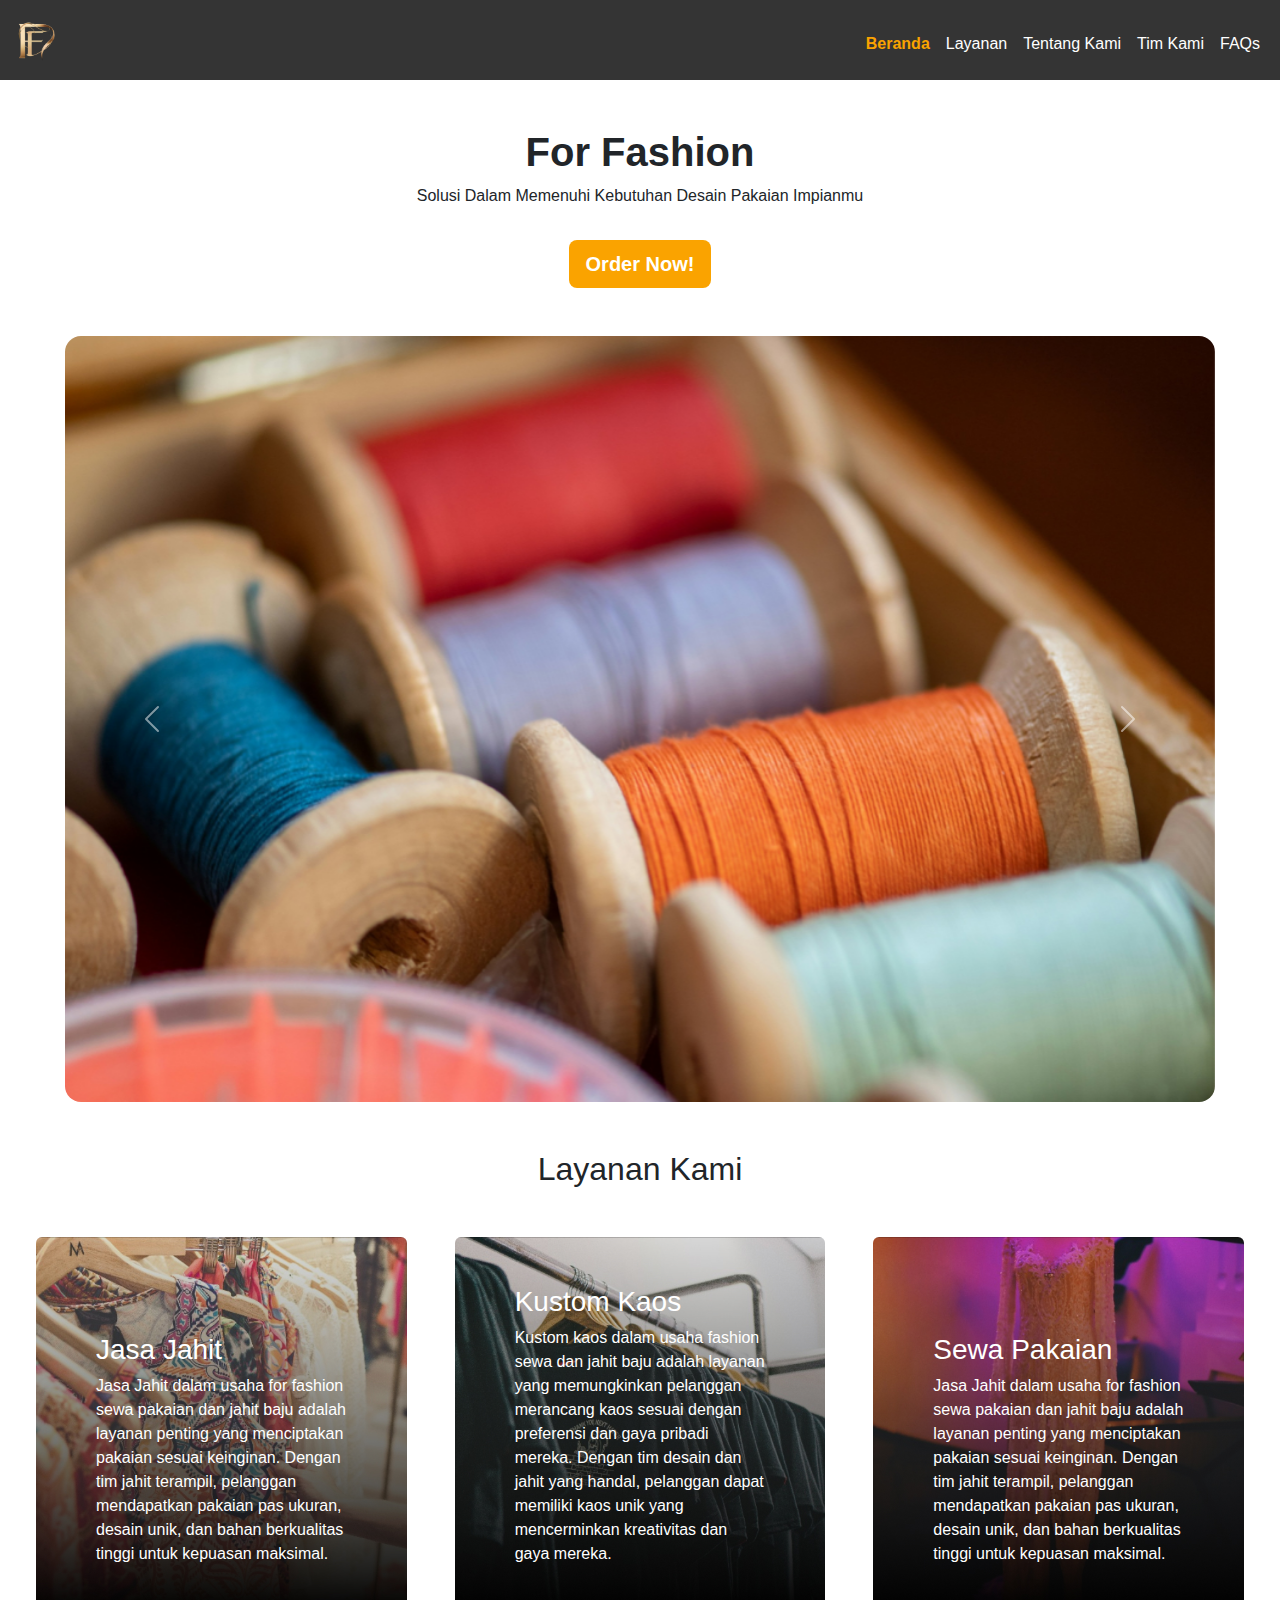
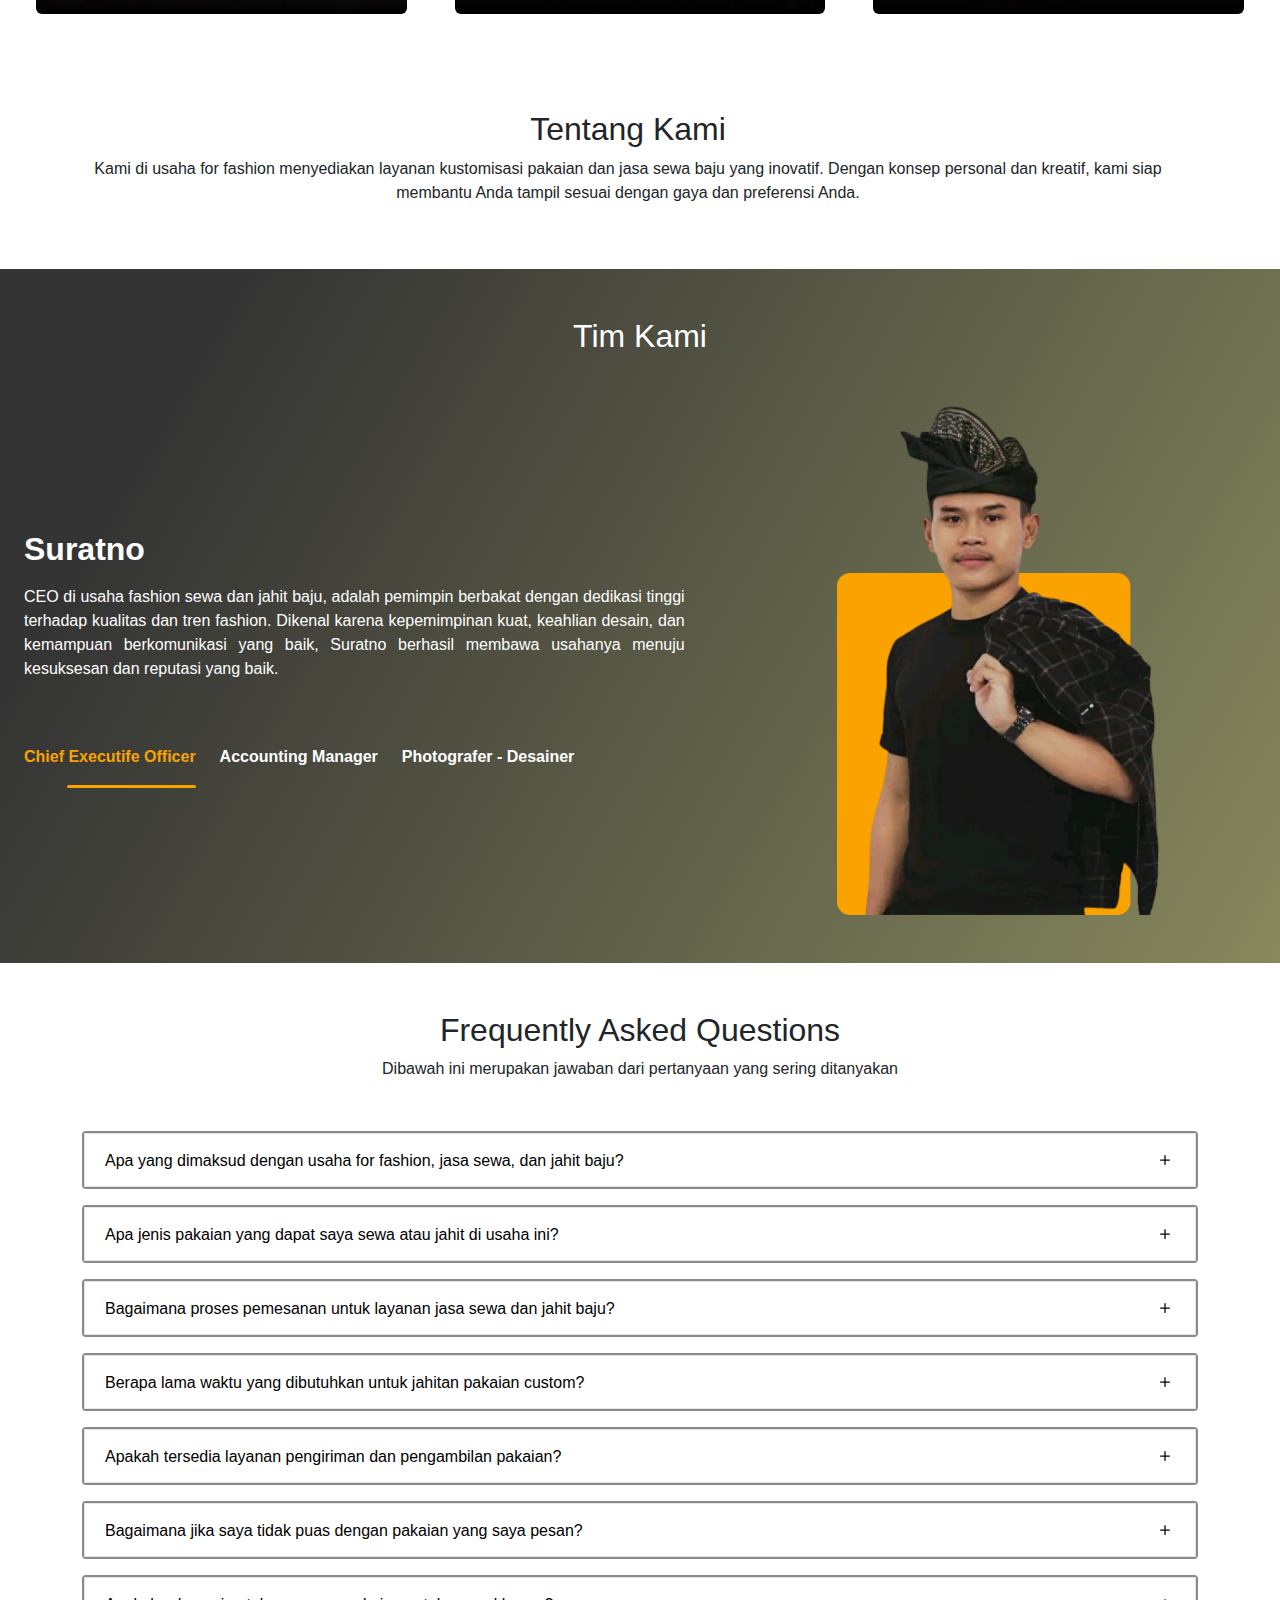
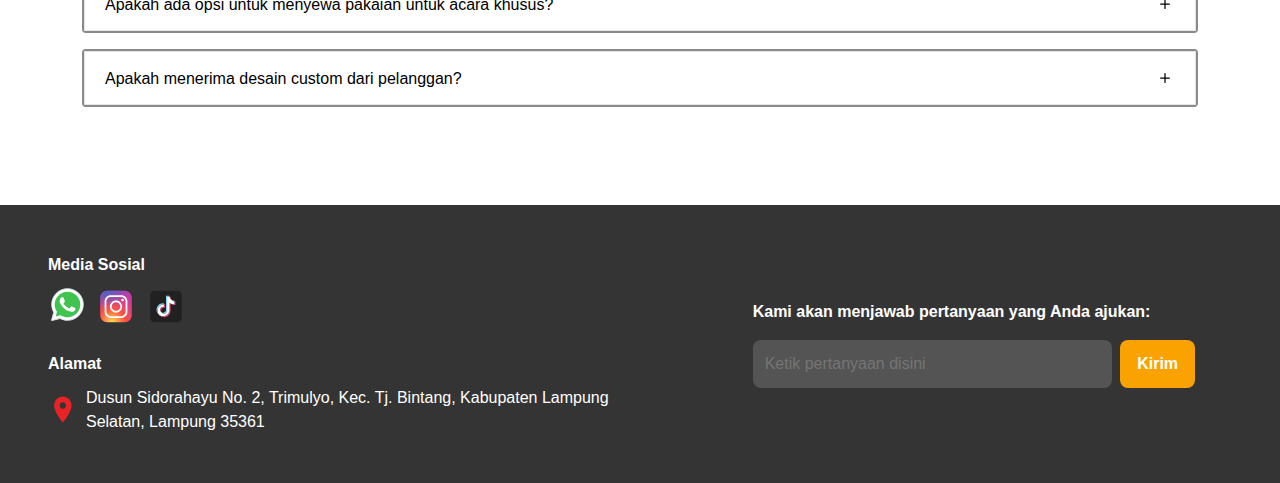
==== page/landingPage/index.html @ c039c524 "first commit" ====
<!doctype html>
<html lang="en">

<head>
    <title>Title</title>
    <!-- Required meta tags -->
    <meta charset="utf-8" />
    <meta name="viewport" content="width=device-width, initial-scale=1, shrink-to-fit=no" />
    <link rel="stylesheet" href="style.css">

    <!-- Bootstrap CSS v5.2.1 -->
    <link href="https://cdn.jsdelivr.net/npm/bootstrap@5.3.3/dist/css/bootstrap.min.css" rel="stylesheet"
        integrity="sha384-QWTKZyjpPEjISv5WaRU9OFeRpok6YctnYmDr5pNlyT2bRjXh0JMhjY6hW+ALEwIH" crossorigin="anonymous" />

    <script src="https://ajax.googleapis.com/ajax/libs/jquery/3.7.1/jquery.min.js"></script>
    <script src="script.js"></script>

</head>

<body>
    <nav class="navbar navbar-expand-md navbar-dark sticky-top" style="background-color: #343434; height: 80px;">
        <div class="container-fluid" style="background-color: #343434;">
            <a class="navbar-brand" href="#">
                <img src="../../assets/img/logo.png" alt="Logo" width="48">
            </a>
            <button class="navbar-toggler" type="button" data-bs-toggle="collapse" data-bs-target="#navbars"
                aria-controls="navbars" aria-expanded="false" aria-label="Toggle navigation">
                <span class="navbar-toggler-icon"></span>
            </button>

            <div class="collapse navbar-collapse" id="navbars">
                <div class="me-auto"></div>
                <ul class="navbar-nav my-2 mb-md-0" style="background-color: #343434;">
                    <li class="nav-item">
                        <a class="nav-link active" href="#Beranda">Beranda</a>
                    </li>
                    <li class="nav-item">
                        <a class="nav-link" href="#Layanan">Layanan</a>
                    </li>
                    <li class="nav-item">
                        <a class="nav-link" href="#Tentang">Tentang Kami</a>
                    </li>
                    <li class="nav-item">
                        <a class="nav-link" href="#Ourteam">Tim Kami</a>
                    </li>
                    <li class="nav-item">
                        <a class="nav-link" href="#FAQs">FAQs</a>
                    </li>
                </ul>
            </div>
        </div>
    </nav>
    <header id="Beranda" class="container-fluid pt-5">
        <div class="row justify-content-center">
            <div class="col-md-10 col-11 text-center">
                <h1 class="fw-bold title-header">For Fashion</h1>
                <p class="fw-medium paragraf-header">Solusi Dalam Memenuhi Kebutuhan Desain Pakaian
                    Impianmu</p>
                <button type="button" class="btn fw-semibold text-white btn-lg mt-3" style="background-color: #FAA300;"><a href="#Layanan" class="text-decoration-none text-white">Order Now!</a></button>
            </div>
        </div>
        <div class="row justify-content-center mt-5">
            <div class="col-md-11 col">
                <div id="carouselExampleControls" class="carousel slide" data-bs-ride="carousel">
                    <div class="carousel-inner rounded-4 h-50">
                        <div class="carousel-item active">
                            <img src="../../assets/img/header/poster1.jpg" class="d-block w-100" alt="...">
                        </div>
                        <div class="carousel-item ">
                            <img src="../../assets/img/header/poster2.jpg" class="d-block w-100" alt="...">
                        </div>
                        <div class="carousel-item ">
                            <img src="../../assets/img/header/poster3.jpg" class="d-block w-100" alt="...">
                        </div>
                        <!-- Tambahkan gambar-gambar lain di sini -->
                    </div>
                    <button class="carousel-control-prev" type="button" data-bs-target="#carouselExampleControls"
                        data-bs-slide="prev">
                        <span class="carousel-control-prev-icon" aria-hidden="true"></span>
                        <span class="visually-hidden">Previous</span>
                    </button>
                    <button class="carousel-control-next" type="button" data-bs-target="#carouselExampleControls"
                        data-bs-slide="next">
                        <span class="carousel-control-next-icon" aria-hidden="true"></span>
                        <span class="visually-hidden">Next</span>
                    </button>
                </div>
            </div>
        </div>
    </header>
    <main>
        <section id="Layanan" class="container-flui p-md-5 pt-5 px-4">
            <h2 class="text-center">Layanan Kami</h2>
            <div class="row align-items-md-stretch gap-5 mt-5">
                <a href="../layananJahit/jahit.html" class="col-md rounded"
                    style="background-image: url('../../assets/img/layanan/jahit.jpg'); background-size: cover; background-position: center; box-sizing: border-box; text-decoration: none;">
                    <div class="h-100 p-5 d-flex flex-column justify-content-end">
                        <h3 style="color: #fff;">Jasa Jahit</h3>
                        <p class="m-0" style="color: #fff;">Jasa Jahit dalam usaha for fashion sewa pakaian dan jahit
                            baju adalah layanan
                            penting
                            yang menciptakan
                            pakaian sesuai keinginan. Dengan tim jahit terampil, pelanggan mendapatkan pakaian pas
                            ukuran, desain
                            unik, dan bahan berkualitas tinggi untuk kepuasan maksimal.</p>
                    </div>
                </a>
                <a href="../customKaos/panjang.html" class="col-md rounded"
                    style="background-image: url('../../assets/img/layanan/kaos.jpg'); background-size: cover; background-position: center; box-sizing: border-box; text-decoration: none;">
                    <div class="h-100 p-5 d-flex flex-column justify-content-end">
                        <h3 style="color: #fff;">Kustom Kaos</h3>
                        <p class="m-0" style="color: #fff;">Kustom kaos dalam usaha fashion sewa dan jahit baju
                            adalah layanan yang
                            memungkinkan
                            pelanggan merancang
                            kaos sesuai dengan preferensi dan gaya pribadi mereka. Dengan tim desain dan jahit yang
                            handal, pelanggan
                            dapat memiliki kaos unik yang mencerminkan kreativitas dan gaya mereka.</p>
                    </div>
                </a>
                <a href="../sewaPakaian/pria.html" class="col-md rounded"
                    style="background-image: url('../../assets/img/layanan/sewa.jpg'); background-size: cover; background-position: center; box-sizing: border-box; text-decoration: none;">
                    <div class="h-100 p-5 d-flex flex-column justify-content-end">
                        <h3 style="color: #fff;">Sewa Pakaian</h3>
                        <p class="m-0" style="color: #fff;">Jasa Jahit dalam usaha for fashion sewa pakaian dan jahit
                            baju adalah layanan
                            penting
                            yang menciptakan
                            pakaian sesuai keinginan. Dengan tim jahit terampil, pelanggan mendapatkan pakaian pas
                            ukuran, desain
                            unik, dan bahan berkualitas tinggi untuk kepuasan maksimal.</p>
                    </div>
                </a>
            </div>
        </section>
        <section id="Tentang" class="container-fluid row justify-content-center">
            <div class="col-11 text-center py-5">
                <h2 class="text-center">Tentang Kami</h2>
                <p>Kami di usaha for fashion menyediakan layanan
                    kustomisasi pakaian dan jasa sewa baju yang inovatif. Dengan konsep personal dan kreatif, kami
                    siap membantu Anda tampil sesuai dengan gaya dan preferensi Anda.</p>

            </div>
        </section>
        <section id="Ourteam" class="container-fluid py-5 px-4" style=" color: #fff;">
            <h2 class="text-center mb-5">Tim Kami</h2>
            <div class="row gap-5">
                <div class="col-12 col-lg-5 order-lg-1 profile-tim d-flex justify-content-center">
                    <img src="../../assets/img/tim/Suratno.png" alt="foto profile" class="profile-tim w-75">
                </div>
                <div class="col d-flex flex-column justify-content-center gap-5">
                    <div class="info-tim">
                        <h3 class="h2 fw-bold mb-3 ">Suratno</h3>
                        <p style="text-align: justify;">CEO di usaha fashion sewa dan jahit baju, adalah pemimpin
                            berbakat dengan dedikasi
                            tinggi terhadap kualitas dan tren fashion. Dikenal karena kepemimpinan kuat, keahlian
                            desain,
                            dan kemampuan berkomunikasi yang baik, Suratno berhasil membawa usahanya menuju
                            kesuksesan
                            dan reputasi yang baik.</p>
                    </div>
                    <div class="d-flex" style="gap: 24px;">
                        <div id="btn-ceo" class="d-flex flex-column align-items-end">
                            <p class="active fw-semibold">Chief Executife Officer</p> <span
                                class="active d-inline-block rounded"
                                style="height: 3px; background-color: #FAA300;"></span>
                        </div>
                        <div id="btn-manager" class="d-flex flex-column align-items-end">
                            <p class="fw-semibold" style="">Accounting Manager</p> <span class="d-inline-block rounded"
                                style="height: 3px; background-color: #FAA300;"></span>
                        </div>
                        <div id="btn-designer" class="d-flex flex-column align-items-end">
                            <p class="fw-semibold" style="">Photografer - Desainer</p> <span
                                class="d-inline-block rounded" style="height: 3px; background-color: #FAA300;"></span>
                        </div>
                    </div>

                </div>
            </div>
        </section>
        <section id="FAQs">
            <div class="container py-5">
                <h2 class="text-center">Frequently Asked Questions</h2>
                <p class="text-center mb-5">Dibawah ini merupakan jawaban dari pertanyaan yang sering ditanyakan</p>
                <div class="accordion accordion-flush" id="accordionFlushExample">
                    <div class="accordion-item"
                        style="border: 2px solid #8a8a8a; border-radius: 0.25rem; margin-bottom: 1rem; ">
                        <h2 class="accordion-header">
                            <button class="accordion-button collapsed" type="button" data-bs-toggle="collapse"
                                data-bs-target="#flush-collapseOne" aria-expanded="false"
                                aria-controls="flush-collapseOne"
                                style="background:  transparent; outline: none; border: 1px solid rgba(0,0,0,0.1); font-weight: 500; box-shadow: none; border: 1px solid rgba(0,0,0,0.1);">
                                Apa yang dimaksud dengan usaha for fashion, jasa sewa, dan jahit baju?
                            </button>
                        </h2>
                        <div id="flush-collapseOne" class="accordion-collapse collapse"
                            data-bs-parent="#accordionFlushExample">
                            <div class="accordion-body" style="background: #e6e3e3; border-radius: 0.45rem;">Usaha for
                                fashion, jasa sewa, dan jahit baju adalah bisnis yang menyediakan layanan desain,
                                pembuatan,
                                dan penyewaan pakaian sesuai dengan kebutuhan dan preferensi pelanggan</div>
                        </div>
                    </div>

                    <div class="accordion-item"
                        style="border: 2px solid #8a8a8a; border-radius: 0.25rem; margin-bottom: 1rem;">
                        <h2 class="accordion-header">
                            <button class="accordion-button collapsed" type="button" data-bs-toggle="collapse"
                                data-bs-target="#flush-collapseTwo" aria-expanded="false"
                                aria-controls="flush-collapseTwo" style="background: transparent; outline: none; border: 1px solid rgba(0,0,0,0.1); font-weight: 500; box-shadow: none;
                             border: 1px solid rgba(0,0,0,0.1);">
                                Apa jenis pakaian yang dapat saya sewa atau jahit di usaha ini?
                            </button>
                        </h2>
                        <div id="flush-collapseTwo" class="accordion-collapse collapse"
                            data-bs-parent="#accordionFlushExample">
                            <div class="accordion-body" style="background: #e6e3e3; border-radius: 0.45rem;">Kami
                                menyediakan berbagai jenis pakaian, mulai dari busana casual, formal, hingga busana
                                khusus
                                seperti gaun pesta dan kostum.
                            </div>
                        </div>
                    </div>

                    <div class="accordion-item"
                        style="border: 2px solid #8a8a8a; border-radius: 0.25rem; margin-bottom: 1rem;">
                        <h2 class="accordion-header">
                            <button class="accordion-button collapsed" type="button" data-bs-toggle="collapse"
                                data-bs-target="#flush-collapseThree" aria-expanded="false"
                                aria-controls="flush-collapseThree" style="background: transparent; outline: none; border: 1px solid rgba(0,0,0,0.1); font-weight: 500; box-shadow: none;
                             border: 1px solid rgba(0,0,0,0.1);">
                                Bagaimana proses pemesanan untuk layanan jasa sewa dan jahit baju?
                            </button>
                        </h2>
                        <div id="flush-collapseThree" class="accordion-collapse collapse"
                            data-bs-parent="#accordionFlushExample">
                            <div class="accordion-body" style="background: #e6e3e3; border-radius: 0.45rem;">Anda dapat
                                menghubungi kami melalui telepon, email, atau langsung datang ke toko kami untuk
                                konsultasi
                                dan pemesanan. Tim kami akan membantu Anda dalam memilih desain, bahan, dan ukuran yang
                                sesuai.
                            </div>
                        </div>
                    </div>

                    <div class="accordion-item"
                        style="border: 2px solid #8a8a8a; border-radius: 0.25rem; margin-bottom: 1rem;">
                        <h2 class="accordion-header">
                            <button class="accordion-button collapsed" type="button" data-bs-toggle="collapse"
                                data-bs-target="#flush-collapseFour" aria-expanded="false"
                                aria-controls="flush-collapseFour" style="background: transparent; outline: none; border: 1px solid rgba(0,0,0,0.1); font-weight: 500; box-shadow: none;
                             border: 1px solid rgba(0,0,0,0.1);">
                                Berapa lama waktu yang dibutuhkan untuk jahitan pakaian custom?
                            </button>
                        </h2>
                        <div id="flush-collapseFour" class="accordion-collapse collapse"
                            data-bs-parent="#accordionFlushExample">
                            <div class="accordion-body" style="background: #e6e3e3; border-radius: 0.45rem;">Waktu
                                produksi
                                tergantung pada kompleksitas desain dan jumlah pesanan. Kami akan memberikan perkiraan
                                waktu
                                produksi saat pemesanan.</div>
                        </div>
                    </div>

                    <div class="accordion-item"
                        style="border: 2px solid #8a8a8a; border-radius: 0.25rem; margin-bottom: 1rem;">
                        <h2 class="accordion-header">
                            <button class="accordion-button collapsed" type="button" data-bs-toggle="collapse"
                                data-bs-target="#flush-collapseFive" aria-expanded="false"
                                aria-controls="flush-collapseFive" style="background: transparent; outline: none; border: 1px solid rgba(0,0,0,0.1); font-weight: 500; box-shadow: none;
                             border: 1px solid rgba(0,0,0,0.1);">
                                Apakah tersedia layanan pengiriman dan pengambilan pakaian?
                            </button>
                        </h2>
                        <div id="flush-collapseFive" class="accordion-collapse collapse"
                            data-bs-parent="#accordionFlushExample">
                            <div class="accordion-body" style="background: #e6e3e3; border-radius: 0.45rem;">Ya, kami
                                menyediakan layanan pengiriman dan pengambilan pakaian untuk kenyamanan pelanggan. Biaya
                                pengiriman dapat berlaku tergantung lokasi pengiriman.
                            </div>
                        </div>
                    </div>

                    <div class="accordion-item"
                        style="border: 2px solid #8a8a8a; border-radius: 0.25rem; margin-bottom: 1rem;">
                        <h2 class="accordion-header">
                            <button class="accordion-button collapsed" type="button" data-bs-toggle="collapse"
                                data-bs-target="#flush-collapseSix" aria-expanded="false"
                                aria-controls="flush-collapseSix" style="background: transparent; outline: none; border: 1px solid rgba(0,0,0,0.1); font-weight: 500; box-shadow: none;
                             border: 1px solid rgba(0,0,0,0.1);">
                                Bagaimana jika saya tidak puas dengan pakaian yang saya pesan?
                            </button>
                        </h2>
                        <div id="flush-collapseSix" class="accordion-collapse collapse"
                            data-bs-parent="#accordionFlushExample">
                            <div class="accordion-body" style="background: #e6e3e3; border-radius: 0.45rem;">Kami
                                memiliki
                                kebijakan retur dan pengembalian dana jika ada ketidakpuasan terhadap pakaian yang
                                dipesan.
                                Silakan hubungi kami untuk informasi lebih lanjut.
                            </div>
                        </div>
                    </div>
                    <div class="accordion-item"
                        style="border: 2px solid #8a8a8a; border-radius: 0.25rem; margin-bottom: 1rem;">
                        <h2 class="accordion-header">
                            <button class="accordion-button collapsed" type="button" data-bs-toggle="collapse"
                                data-bs-target="#flush-collapseSeven" aria-expanded="false"
                                aria-controls="flush-collapseSeven" style="background: transparent; outline: none; border: 1px solid rgba(0,0,0,0.1); font-weight: 500; box-shadow: none;
                             border: 1px solid rgba(0,0,0,0.1);">
                                Apakah ada opsi untuk menyewa pakaian untuk acara khusus?
                            </button>
                        </h2>
                        <div id="flush-collapseSeven" class="accordion-collapse collapse"
                            data-bs-parent="#accordionFlushExample">
                            <div class="accordion-body" style="background: #e6e3e3; border-radius: 0.45rem;">Ya, kami
                                menyediakan layanan penyewaan pakaian untuk acara khusus seperti pernikahan, acara
                                formal,
                                dan acara lainnya. Anda dapat berkonsultasi dengan tim kami untuk memilih pakaian yang
                                sesuai.</div>
                        </div>
                    </div>

                    <div class="accordion-item"
                        style="border: 2px solid #8a8a8a; border-radius: 0.25rem; margin-bottom: 1rem;">
                        <h2 class="accordion-header">
                            <button class="accordion-button collapsed" type="button" data-bs-toggle="collapse"
                                data-bs-target="#flush-collapseEight" aria-expanded="false"
                                aria-controls="flush-collapseEight" style="background: transparent; outline: none; border: 1px solid rgba(0,0,0,0.1); font-weight: 500; box-shadow: none;
                             border: 1px solid rgba(0,0,0,0.1);">
                                Apakah menerima desain custom dari pelanggan?
                            </button>
                        </h2>
                        <div id="flush-collapseEight" class="accordion-collapse collapse"
                            data-bs-parent="#accordionFlushExample">
                            <div class="accordion-body" style="background: #e6e3e3; border-radius: 0.25rem;">Ya, kami
                                menerima desain custom dari pelanggan. Tim desain kami akan bekerja sama dengan Anda
                                untuk
                                mewujudkan desain yang diinginkan.</div>
                        </div>
                    </div>
                </div>
            </div>
        </section>
    </main>
    <footer id="Kontak" class="container-fluid py-5 px-3 p-lg-5" style="background-color: #343434; color: #fff;">
        <div class="row justify-content-between">
            <div class="col-12 col-md-6 order-1 order-md-0 mt-3 mt-lg-0">
                <div class="d-flex flex-column mb-4">
                    <p class="fw-bold mb-2">Media Sosial</p>
                    <div class="d-flex gap-2">
                        <a href="https://wa.me/+6285711064566" target="_blank" rel="noopener">
                            <svg width="39" height="39" viewBox="0 0 39 39" fill="none"
                                xmlns="http://www.w3.org/2000/svg">
                                <path
                                    d="M3.95508 35.1837L6.14395 27.1927C4.79358 24.8544 4.08345 22.2008 4.08427 19.4829C4.08833 10.9801 11.0076 4.0625 19.5112 4.0625C23.6379 4.06413 27.5103 5.67044 30.4231 8.58488C33.3351 11.5001 34.939 15.3741 34.9373 19.4951C34.9341 27.9979 28.0132 34.9164 19.5112 34.9164H19.5047C16.9234 34.9156 14.386 34.268 12.1329 33.0387L3.95508 35.1837Z"
                                    fill="white" />
                                <path
                                    d="M3.95521 35.5899C3.84796 35.5899 3.74396 35.5477 3.66677 35.4697C3.56521 35.3665 3.5254 35.2162 3.56359 35.0772L5.70777 27.248C4.37852 24.8869 3.67734 22.2056 3.67896 19.4837C3.68221 10.7559 10.7843 3.65625 19.5113 3.65625C23.7445 3.65787 27.7216 5.30644 30.7108 8.29806C33.7 11.2905 35.3453 15.2669 35.3437 19.4951C35.3405 28.2222 28.2376 35.3226 19.5113 35.3226C16.9203 35.3218 14.3568 34.6824 12.0818 33.4726L4.0584 35.5761C4.02427 35.5859 3.99015 35.5899 3.95521 35.5899Z"
                                    fill="white" />
                                <path
                                    d="M19.5115 4.0625C23.6382 4.06412 27.5106 5.67044 30.4234 8.58487C33.3354 11.5001 34.9393 15.3741 34.9377 19.4951C34.9344 27.9979 28.0135 34.9164 19.5115 34.9164H19.505C16.9237 34.9156 14.3863 34.268 12.1332 33.0387L3.95541 35.1837L6.14429 27.1927C4.79391 24.8544 4.08379 22.2007 4.0846 19.4829C4.08866 10.9801 11.0079 4.0625 19.5115 4.0625ZM19.5115 3.25C10.561 3.25 3.27616 10.5316 3.2721 19.4829C3.27129 22.2186 3.96191 24.9145 5.27166 27.3008L3.17135 34.97C3.09497 35.2503 3.17297 35.5493 3.37772 35.7557C3.5321 35.9117 3.74091 35.997 3.95541 35.997C4.02447 35.997 4.09354 35.9881 4.16179 35.9702L12.0325 33.9064C14.3302 35.0992 16.9058 35.7289 19.505 35.7297C28.462 35.7297 35.7469 28.4472 35.751 19.4959C35.7526 15.158 34.065 11.0792 30.9995 8.01125C27.9323 4.94244 23.8527 3.25162 19.5115 3.25Z"
                                    fill="#CFD8DC" />
                                <path
                                    d="M28.5805 10.4261C26.1592 8.00323 22.9409 6.66829 19.5154 6.66748C12.4434 6.66748 6.69173 12.4167 6.68848 19.4839C6.68766 21.9059 7.36529 24.2638 8.64904 26.3056L8.95454 26.7907L7.6586 31.5202L12.5117 30.2479L12.9805 30.5257C14.9484 31.6941 17.2055 32.3116 19.5065 32.3124H19.5114C26.5785 32.3124 32.3302 26.5624 32.3326 19.4944C32.3334 16.0697 31.0017 12.849 28.5805 10.4261Z"
                                    fill="#40C351" />
                                <path fill-rule="evenodd" clip-rule="evenodd"
                                    d="M15.6551 13.0365C15.3666 12.3947 15.0628 12.3817 14.7873 12.3703C14.5623 12.3605 14.3055 12.3613 14.0488 12.3613C13.792 12.3613 13.3744 12.458 13.0209 12.844C12.6675 13.2299 11.6714 14.1618 11.6714 16.0582C11.6714 17.9546 13.0526 19.7876 13.2452 20.0443C13.4378 20.3011 15.9118 24.3173 19.8297 25.8627C23.0854 27.1464 23.7484 26.8913 24.4553 26.8271C25.1621 26.7629 26.7359 25.8952 27.0569 24.9949C27.3778 24.0947 27.3778 23.3236 27.2819 23.1627C27.1853 23.0018 26.9285 22.906 26.5434 22.7126C26.1583 22.5192 24.2627 21.5873 23.9093 21.4589C23.5558 21.3305 23.2991 21.2663 23.0415 21.6523C22.7848 22.0374 22.0462 22.906 21.8211 23.1627C21.5961 23.4203 21.371 23.4528 20.9859 23.2594C20.6008 23.066 19.3593 22.6598 17.8862 21.3468C16.7406 20.3255 15.9671 19.0637 15.742 18.6777C15.5169 18.2926 15.7176 18.0838 15.911 17.8912C16.0841 17.7182 16.2961 17.4411 16.4895 17.216C16.6821 16.991 16.7463 16.8301 16.8746 16.5733C17.003 16.3158 16.9388 16.0907 16.8421 15.8982C16.7471 15.7048 15.9979 13.7987 15.6551 13.0365Z"
                                    fill="white" />
                            </svg>
                        </a>
                        <a href="https://www.instagram.com/forfashion.stitch/" target="_blank" rel="noopener">
                            <svg width="42" height="43" viewBox="0 0 42 43" fill="none"
                                xmlns="http://www.w3.org/2000/svg">
                                <path
                                    d="M29.7648 37.2412L12.2648 37.2578C8.41484 37.2613 5.26221 34.1148 5.25784 30.2648L5.24121 12.7648C5.23771 8.91484 8.38421 5.76221 12.2342 5.75784L29.7342 5.74121C33.5842 5.73771 36.7368 8.88421 36.7412 12.7342L36.7578 30.2342C36.7622 34.0851 33.6148 37.2377 29.7648 37.2412Z"
                                    fill="url(#paint0_radial_64_444)" />
                                <path
                                    d="M29.7648 37.2412L12.2648 37.2578C8.41484 37.2613 5.26221 34.1148 5.25784 30.2648L5.24121 12.7648C5.23771 8.91484 8.38421 5.76221 12.2342 5.75784L29.7342 5.74121C33.5842 5.73771 36.7368 8.88421 36.7412 12.7342L36.7578 30.2342C36.7622 34.0851 33.6148 37.2377 29.7648 37.2412Z"
                                    fill="url(#paint1_radial_64_444)" />
                                <path
                                    d="M21 27.625C17.6234 27.625 14.875 24.8775 14.875 21.5C14.875 18.1225 17.6234 15.375 21 15.375C24.3766 15.375 27.125 18.1225 27.125 21.5C27.125 24.8775 24.3766 27.625 21 27.625ZM21 17.125C18.5876 17.125 16.625 19.0876 16.625 21.5C16.625 23.9124 18.5876 25.875 21 25.875C23.4124 25.875 25.375 23.9124 25.375 21.5C25.375 19.0876 23.4124 17.125 21 17.125Z"
                                    fill="white" />
                                <path
                                    d="M27.5625 16.25C28.2874 16.25 28.875 15.6624 28.875 14.9375C28.875 14.2126 28.2874 13.625 27.5625 13.625C26.8376 13.625 26.25 14.2126 26.25 14.9375C26.25 15.6624 26.8376 16.25 27.5625 16.25Z"
                                    fill="white" />
                                <path
                                    d="M26.25 32.875H15.75C12.3734 32.875 9.625 30.1275 9.625 26.75V16.25C9.625 12.8725 12.3734 10.125 15.75 10.125H26.25C29.6266 10.125 32.375 12.8725 32.375 16.25V26.75C32.375 30.1275 29.6266 32.875 26.25 32.875ZM15.75 11.875C13.3376 11.875 11.375 13.8376 11.375 16.25V26.75C11.375 29.1624 13.3376 31.125 15.75 31.125H26.25C28.6624 31.125 30.625 29.1624 30.625 26.75V16.25C30.625 13.8376 28.6624 11.875 26.25 11.875H15.75Z"
                                    fill="white" />
                                <defs>
                                    <radialGradient id="paint0_radial_64_444" cx="0" cy="0" r="1"
                                        gradientUnits="userSpaceOnUse"
                                        gradientTransform="translate(16.9575 37.2806) scale(39.2866 39.2866)">
                                        <stop stop-color="#FFDD55" />
                                        <stop offset="0.328" stop-color="#FF543F" />
                                        <stop offset="0.348" stop-color="#FC5245" />
                                        <stop offset="0.504" stop-color="#E64771" />
                                        <stop offset="0.643" stop-color="#D53E91" />
                                        <stop offset="0.761" stop-color="#CC39A4" />
                                        <stop offset="0.841" stop-color="#C837AB" />
                                    </radialGradient>
                                    <radialGradient id="paint1_radial_64_444" cx="0" cy="0" r="1"
                                        gradientUnits="userSpaceOnUse"
                                        gradientTransform="translate(10.3127 5.34773) scale(26.0864 17.3813)">
                                        <stop stop-color="#4168C9" />
                                        <stop offset="0.999" stop-color="#4168C9" stop-opacity="0" />
                                    </radialGradient>
                                </defs>
                            </svg>
                        </a>
                        <a href="https://www.tiktok.com/@for.fashion" target="_blank" rel="noopener">
                            <svg width="42" height="43" viewBox="0 0 42 43" fill="none"
                                xmlns="http://www.w3.org/2000/svg">
                                <path fill-rule="evenodd" clip-rule="evenodd"
                                    d="M9.541 5.75H32.4581C34.8285 5.75 36.75 7.6715 36.75 10.041V32.9581C36.75 35.3285 34.8285 37.25 32.459 37.25H9.541C7.1715 37.25 5.25 35.3285 5.25 32.959V10.041C5.25 7.6715 7.1715 5.75 9.541 5.75Z"
                                    fill="#212121" />
                                <path fill-rule="evenodd" clip-rule="evenodd"
                                    d="M25.5568 18.5312C26.9358 19.5164 28.6254 20.0957 30.4498 20.0957V16.586C30.1041 16.586 29.7603 16.5502 29.4225 16.4784V19.2408C27.5981 19.2408 25.9094 18.6607 24.5295 17.6763V24.8373C24.5295 28.4195 21.6236 31.3237 18.0396 31.3237C16.7026 31.3237 15.4593 30.9194 14.4268 30.2264C15.6054 31.4304 17.2486 32.1777 19.0669 32.1777C22.6509 32.1777 25.5568 29.2735 25.5568 25.6913V18.5312ZM26.8246 14.9909C26.1203 14.2218 25.6574 13.2269 25.5568 12.127V11.6755H24.5829C24.8279 13.0729 25.6644 14.2673 26.8246 14.9909ZM16.6939 27.478C16.3001 26.9618 16.0875 26.3309 16.0884 25.6817C16.0884 24.0428 17.4175 22.7145 19.0573 22.7145C19.3626 22.7145 19.6663 22.7609 19.9576 22.8537V19.2662C19.6173 19.2198 19.2743 19.1997 18.9304 19.2067V21.9988C18.639 21.906 18.3354 21.8597 18.0291 21.8597C16.3894 21.8597 15.0603 23.1879 15.0603 24.8268C15.0611 25.9862 15.7253 26.9898 16.6939 27.478Z"
                                    fill="#EC407A" />
                                <path fill-rule="evenodd" clip-rule="evenodd"
                                    d="M24.5299 17.6763C25.9089 18.6615 27.5985 19.2408 29.4229 19.2408V16.4784C28.4044 16.2614 27.5031 15.7294 26.825 14.99C25.6647 14.2664 24.8291 13.0729 24.5841 11.6755H22.0265V25.6913C22.0204 27.3249 20.6939 28.6479 19.0576 28.6479C18.0934 28.6479 17.2367 28.1885 16.6942 27.4772C15.7256 26.9889 15.0615 25.9853 15.0615 24.8268C15.0615 23.1879 16.3906 21.8597 18.0304 21.8597C18.3445 21.8597 18.6472 21.9087 18.9316 21.9988V19.2075C15.4106 19.2802 12.5791 22.1554 12.5791 25.6922C12.5791 27.4579 13.2844 29.0583 14.4289 30.2273C15.4614 30.9203 16.7047 31.3245 18.0417 31.3245C21.6257 31.3245 24.5316 28.4204 24.5316 24.8382L24.5299 17.6763Z"
                                    fill="white" />
                                <path fill-rule="evenodd" clip-rule="evenodd"
                                    d="M29.4226 16.4792V15.7319C28.5038 15.7337 27.6043 15.4764 26.8247 14.9899C27.5142 15.7451 28.4224 16.2657 29.4226 16.4792ZM24.5829 11.6754C24.5593 11.5416 24.5418 11.4077 24.5296 11.2721V10.8206H20.9981V24.8372C20.9928 26.4708 19.6654 27.7938 18.0292 27.7938C17.5488 27.7938 17.0956 27.6801 16.6939 27.4771C17.2364 28.1884 18.0931 28.6478 19.0573 28.6478C20.6936 28.6478 22.0201 27.3248 22.0262 25.6912V11.6754H24.5829ZM18.9304 19.2074V18.4121C18.6356 18.3718 18.3381 18.3517 18.0397 18.3517C14.4548 18.3517 11.5498 21.2558 11.5498 24.8381C11.5498 27.0842 12.6917 29.0634 14.4268 30.2272C13.2823 29.0582 12.5771 27.4578 12.5771 25.6921C12.5771 22.1553 15.4094 19.2801 18.9304 19.2074Z"
                                    fill="#81D4FA" />
                            </svg>
                        </a>
                    </div>
                </div>
                <div>
                    <p class="fw-bold mb-2">Alamat</p>
                    <div class="d-flex gap-2 align-items-center">
                        <svg width="39" height="51" viewBox="0 0 39 51" fill="none" xmlns="http://www.w3.org/2000/svg">
                            <path
                                d="M19.3333 24.65C18.2598 24.65 17.2303 24.2022 16.4712 23.4052C15.7122 22.6082 15.2857 21.5272 15.2857 20.4C15.2857 19.2728 15.7122 18.1918 16.4712 17.3948C17.2303 16.5978 18.2598 16.15 19.3333 16.15C20.4068 16.15 21.4364 16.5978 22.1954 17.3948C22.9545 18.1918 23.3809 19.2728 23.3809 20.4C23.3809 20.9581 23.2763 21.5108 23.0728 22.0264C22.8694 22.542 22.5713 23.0106 22.1954 23.4052C21.8196 23.7999 21.3734 24.1129 20.8823 24.3265C20.3912 24.5401 19.8649 24.65 19.3333 24.65ZM19.3333 8.5C16.3275 8.5 13.4449 9.75375 11.3195 11.9854C9.19404 14.2171 8 17.2439 8 20.4C8 29.325 19.3333 42.5 19.3333 42.5C19.3333 42.5 30.6667 29.325 30.6667 20.4C30.6667 17.2439 29.4726 14.2171 27.3472 11.9854C25.2218 9.75375 22.3391 8.5 19.3333 8.5Z"
                                fill="#E82327" />
                        </svg>
                        <p class="mb-0">Dusun Sidorahayu No. 2, Trimulyo, Kec. Tj. Bintang, Kabupaten Lampung
                            Selatan, Lampung
                            35361</p>
                    </div>
                </div>
            </div>
            <div class="col-12 col-md-5 d-flex flex-column justify-content-center mb-4 mb-lg-0">
                <p class="fw-bold">Kami akan menjawab pertanyaan yang Anda ajukan:</p>
                <div class="d-flex gap-2">
                    <input type="text" class="rounded-3 border-0 w-75 " placeholder="Ketik pertanyaan disini"
                        style="padding: 12px; background-color: rgba(217, 217, 217, 0.2); box-sizing: border-box; outline: none; color: #fff;">
                    <button type="button" class="btn rounded-3 fw-bold px-3"
                        style="background-color: #FAA300; color: #fff;">Kirim</button>
                </div>
            </div>
        </div>
    </footer>
    <!-- Bootstrap JavaScript Libraries -->
    <script src="https://cdn.jsdelivr.net/npm/@popperjs/core@2.11.8/dist/umd/popper.min.js"
        integrity="sha384-I7E8VVD/ismYTF4hNIPjVp/Zjvgyol6VFvRkX/vR+Vc4jQkC+hVqc2pM8ODewa9r" crossorigin="anonymous">
    </script>

    <script src="https://cdn.jsdelivr.net/npm/bootstrap@5.3.3/dist/js/bootstrap.min.js"
        integrity="sha384-0pUGZvbkm6XF6gxjEnlmuGrJXVbNuzT9qBBavbLwCsOGabYfZo0T0to5eqruptLy" crossorigin="anonymous">
    </script>
</body>

</html>
---- page/landingPage/style.css ----
* {
  margin: 0;
  padding: 0;
  font-family: "Segoe UI", Tahoma, Geneva, Verdana, sans-serif;
}

a.nav-link {
  color: #fff;
}

a.nav-link.active {
  display: inline-block;
  color: #faa300 !important;
  font-weight: bold;
}

.box {
  overflow: hidden;
  border-radius: 15px;
}

.box img {
  object-fit: cover;
  left: 0;
  border-radius: 15px;
}

#Ourteam {
  background: linear-gradient(120deg, #343434 15%, #919262 110%, #9a9a9a 130%);
}

#Ourteam p.active {
  color: #faa300;
}

#Ourteam span.active {
  width: 75%;
}

.accordion {
  margin: 50px auto;
}

.accordion-button {
  background-color: black !important;
  color: white !important;
}

.accordion-button:active,
.accordion-button:focus,
.accordion-button:not(.collapsed) {
  background-color: black !important;
  color: white !important;
}

.accordion-button {
  background-color: rgb(255, 255, 255) !important;
  color: #000000 !important;
  position: relative;
  box-shadow: none !important;
}

.accordion-button::after {
  background-image: url("data:image/svg+xml,%3Csvg xmlns='http://www.w3.org/2000/svg' width='16' height='16' fill='currentColor' class='bi bi-plus' viewBox='0 0 16 16'%3E%3Cpath d='M8 4a.5.5 0 0 1 .5.5v3h3a.5.5 0 0 1 0 1h-3v3a.5.5 0 0 1-1 0v-3h-3a.5.5 0 0 1 0-1h3v-3A.5.5 0 0 1 8 4z'/%3E%3C/svg%3E") !important;
  transition: all 0.5s;
}

.accordion-button:not(.collapsed)::after {
  background-image: url("data:image/svg+xml,%3Csvg xmlns='http://www.w3.org/2000/svg' width='16' height='16' fill='currentColor' class='bi bi-dash' viewBox='0 0 16 16'%3E%3Cpath d='M4 8a.5.5 0 0 1 .5-.5h7a.5.5 0 0 1 0 1h-7A.5.5 0 0 1 4 8z'/%3E%3C/svg%3E") !important;
  filter: invert(1);
}
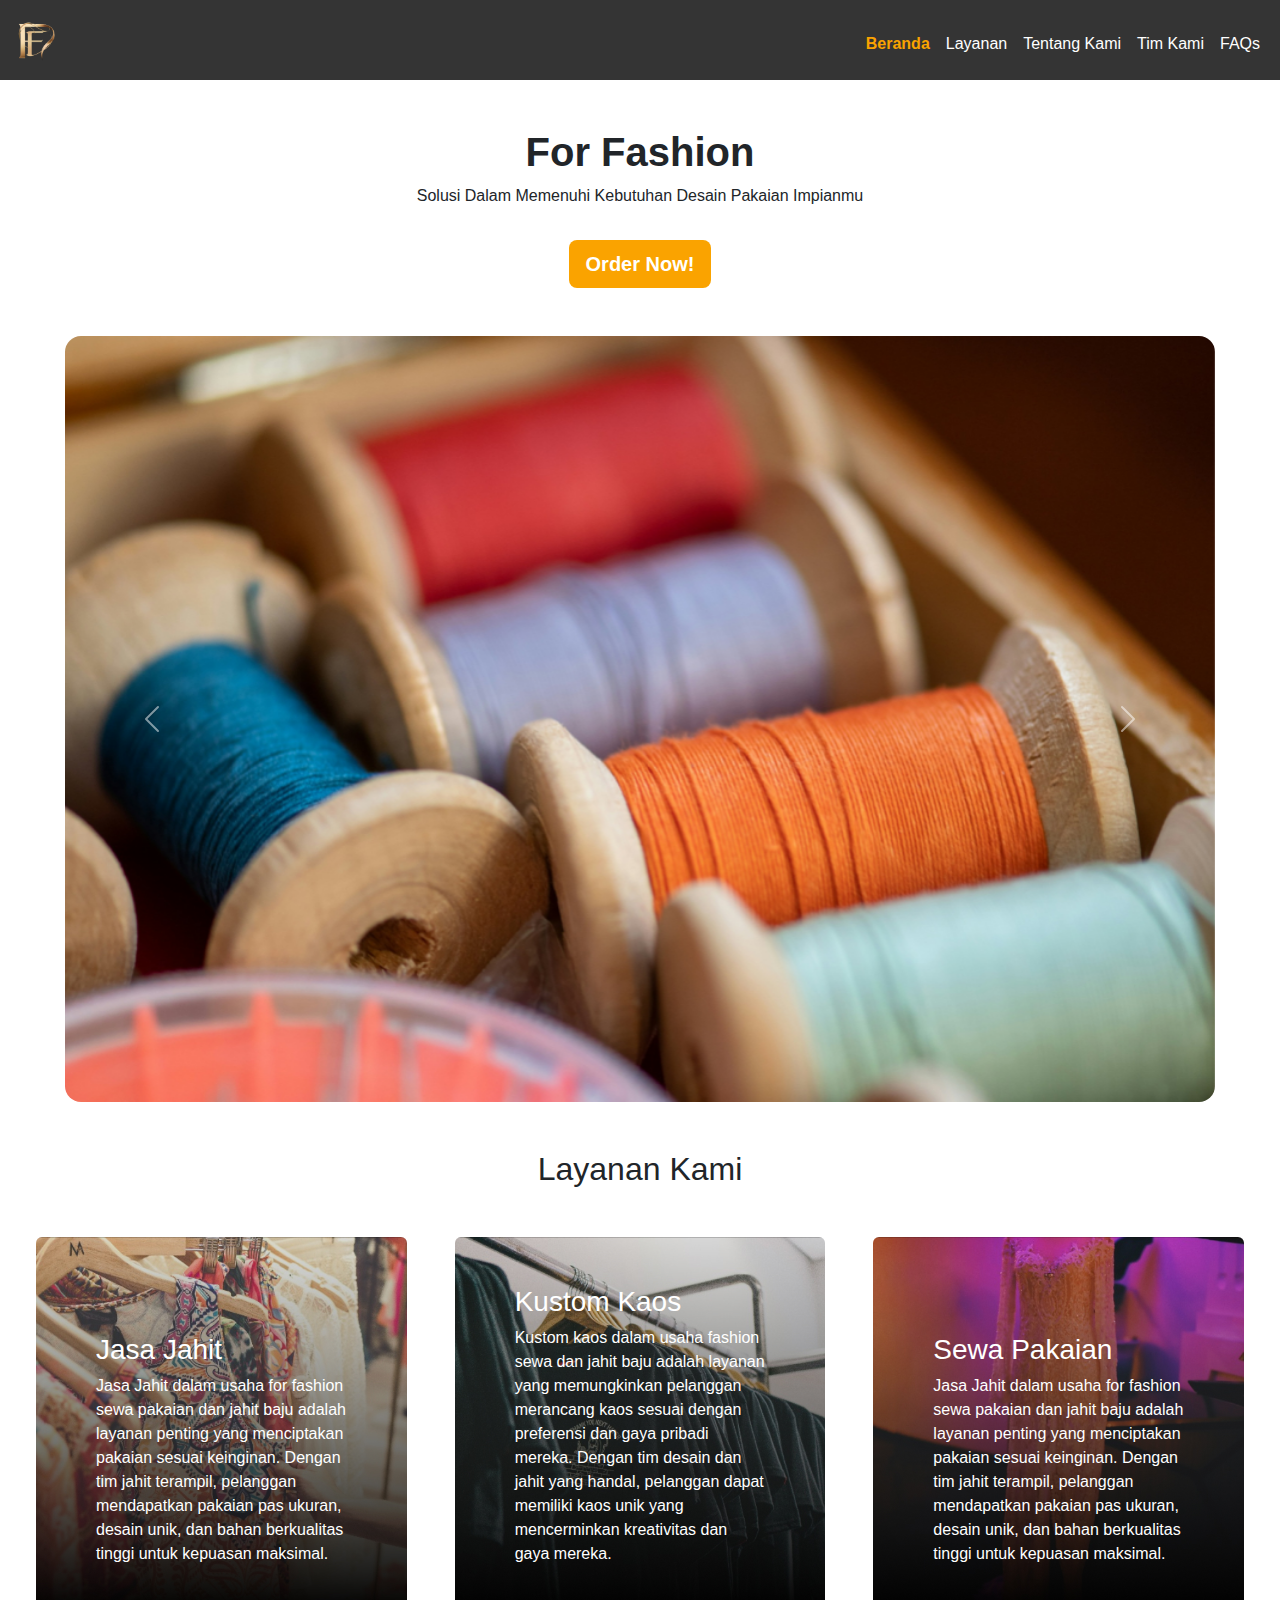
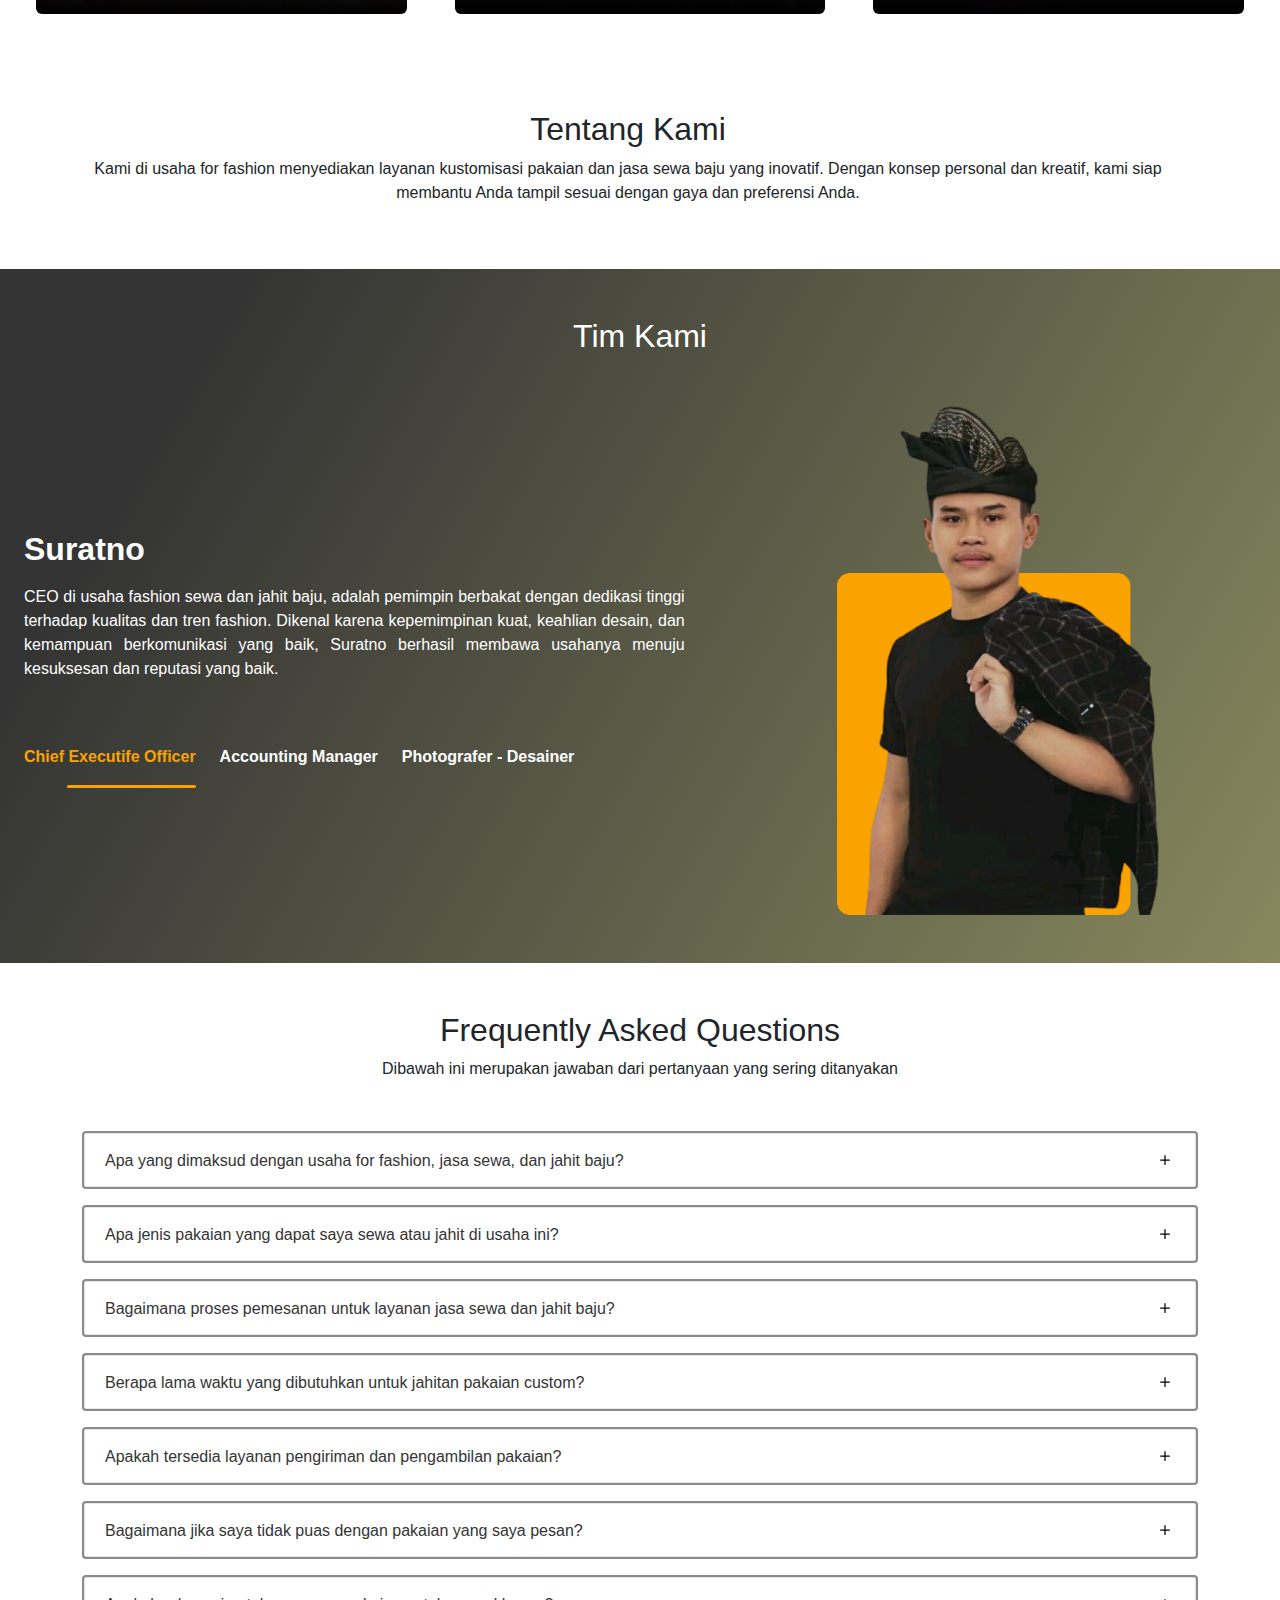
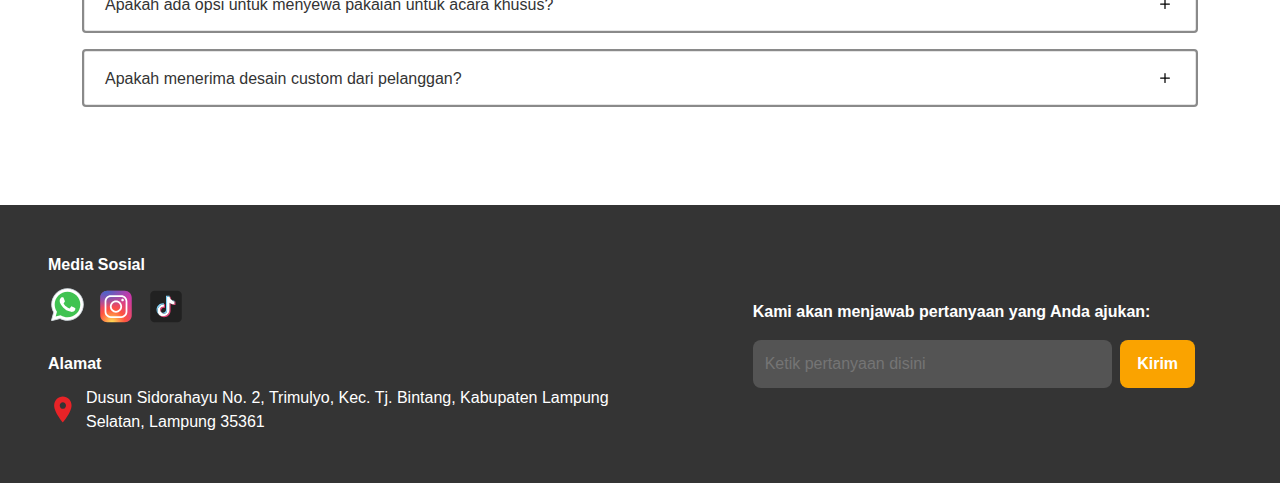
==== commit 7d666c1f: "landing page update scss" ====
--- a/page/landingPage/index.html
+++ b/page/landingPage/index.html
@@ -6,7 +6,7 @@
     <!-- Required meta tags -->
     <meta charset="utf-8" />
     <meta name="viewport" content="width=device-width, initial-scale=1, shrink-to-fit=no" />
-    <link rel="stylesheet" href="style.css">
+    <link rel="stylesheet" href="styles.css">
 
     <!-- Bootstrap CSS v5.2.1 -->
     <link href="https://cdn.jsdelivr.net/npm/bootstrap@5.3.3/dist/css/bootstrap.min.css" rel="stylesheet"
@@ -18,8 +18,8 @@
 </head>
 
 <body>
-    <nav class="navbar navbar-expand-md navbar-dark sticky-top" style="background-color: #343434; height: 80px;">
-        <div class="container-fluid" style="background-color: #343434;">
+    <nav class="navbar navbar-expand-md navbar-dark sticky-top">
+        <div class="container-fluid">
             <a class="navbar-brand" href="#">
                 <img src="../../assets/img/logo.png" alt="Logo" width="48">
             </a>
@@ -30,7 +30,7 @@
 
             <div class="collapse navbar-collapse" id="navbars">
                 <div class="me-auto"></div>
-                <ul class="navbar-nav my-2 mb-md-0" style="background-color: #343434;">
+                <ul class="navbar-nav my-2 mb-md-0">
                     <li class="nav-item">
                         <a class="nav-link active" href="#Beranda">Beranda</a>
                     </li>
@@ -41,7 +41,7 @@
                         <a class="nav-link" href="#Tentang">Tentang Kami</a>
                     </li>
                     <li class="nav-item">
-                        <a class="nav-link" href="#Ourteam">Tim Kami</a>
+                        <a class="nav-link" href="#Tim">Tim Kami</a>
                     </li>
                     <li class="nav-item">
                         <a class="nav-link" href="#FAQs">FAQs</a>
@@ -56,7 +56,8 @@
                 <h1 class="fw-bold title-header">For Fashion</h1>
                 <p class="fw-medium paragraf-header">Solusi Dalam Memenuhi Kebutuhan Desain Pakaian
                     Impianmu</p>
-                <button type="button" class="btn fw-semibold text-white btn-lg mt-3" style="background-color: #FAA300;"><a href="#Layanan" class="text-decoration-none text-white">Order Now!</a></button>
+                <button type="button" class="btn-order btn fw-semibold text-white btn-lg mt-3"><a href="#Layanan"
+                        class="text-decoration-none">Order Now!</a></button>
             </div>
         </div>
         <div class="row justify-content-center mt-5">
@@ -92,11 +93,10 @@
         <section id="Layanan" class="container-flui p-md-5 pt-5 px-4">
             <h2 class="text-center">Layanan Kami</h2>
             <div class="row align-items-md-stretch gap-5 mt-5">
-                <a href="../layananJahit/jahit.html" class="col-md rounded"
-                    style="background-image: url('../../assets/img/layanan/jahit.jpg'); background-size: cover; background-position: center; box-sizing: border-box; text-decoration: none;">
+                <a href="../layananJahit/jahit.html" class="jahit col-md rounded">
                     <div class="h-100 p-5 d-flex flex-column justify-content-end">
-                        <h3 style="color: #fff;">Jasa Jahit</h3>
-                        <p class="m-0" style="color: #fff;">Jasa Jahit dalam usaha for fashion sewa pakaian dan jahit
+                        <h3>Jasa Jahit</h3>
+                        <p class="m-0">Jasa Jahit dalam usaha for fashion sewa pakaian dan jahit
                             baju adalah layanan
                             penting
                             yang menciptakan
@@ -105,11 +105,10 @@
                             unik, dan bahan berkualitas tinggi untuk kepuasan maksimal.</p>
                     </div>
                 </a>
-                <a href="../customKaos/panjang.html" class="col-md rounded"
-                    style="background-image: url('../../assets/img/layanan/kaos.jpg'); background-size: cover; background-position: center; box-sizing: border-box; text-decoration: none;">
+                <a href="../customKaos/panjang.html" class="kaos col-md rounded">
                     <div class="h-100 p-5 d-flex flex-column justify-content-end">
-                        <h3 style="color: #fff;">Kustom Kaos</h3>
-                        <p class="m-0" style="color: #fff;">Kustom kaos dalam usaha fashion sewa dan jahit baju
+                        <h3>Kustom Kaos</h3>
+                        <p class="m-0">Kustom kaos dalam usaha fashion sewa dan jahit baju
                             adalah layanan yang
                             memungkinkan
                             pelanggan merancang
@@ -118,11 +117,10 @@
                             dapat memiliki kaos unik yang mencerminkan kreativitas dan gaya mereka.</p>
                     </div>
                 </a>
-                <a href="../sewaPakaian/pria.html" class="col-md rounded"
-                    style="background-image: url('../../assets/img/layanan/sewa.jpg'); background-size: cover; background-position: center; box-sizing: border-box; text-decoration: none;">
+                <a href="../sewaPakaian/pria.html" class="sewa col-md rounded">
                     <div class="h-100 p-5 d-flex flex-column justify-content-end">
-                        <h3 style="color: #fff;">Sewa Pakaian</h3>
-                        <p class="m-0" style="color: #fff;">Jasa Jahit dalam usaha for fashion sewa pakaian dan jahit
+                        <h3>Sewa Pakaian</h3>
+                        <p class="m-0">Jasa Jahit dalam usaha for fashion sewa pakaian dan jahit
                             baju adalah layanan
                             penting
                             yang menciptakan
@@ -142,7 +140,7 @@
 
             </div>
         </section>
-        <section id="Ourteam" class="container-fluid py-5 px-4" style=" color: #fff;">
+        <section id="Tim" class="container-fluid py-5 px-4">
             <h2 class="text-center mb-5">Tim Kami</h2>
             <div class="row gap-5">
                 <div class="col-12 col-lg-5 order-lg-1 profile-tim d-flex justify-content-center">
@@ -151,7 +149,7 @@
                 <div class="col d-flex flex-column justify-content-center gap-5">
                     <div class="info-tim">
                         <h3 class="h2 fw-bold mb-3 ">Suratno</h3>
-                        <p style="text-align: justify;">CEO di usaha fashion sewa dan jahit baju, adalah pemimpin
+                        <p>CEO di usaha fashion sewa dan jahit baju, adalah pemimpin
                             berbakat dengan dedikasi
                             tinggi terhadap kualitas dan tren fashion. Dikenal karena kepemimpinan kuat, keahlian
                             desain,
@@ -159,22 +157,20 @@
                             kesuksesan
                             dan reputasi yang baik.</p>
                     </div>
-                    <div class="d-flex" style="gap: 24px;">
+                    <div class="nav-tim d-flex">
                         <div id="btn-ceo" class="d-flex flex-column align-items-end">
-                            <p class="active fw-semibold">Chief Executife Officer</p> <span
-                                class="active d-inline-block rounded"
-                                style="height: 3px; background-color: #FAA300;"></span>
+                            <p class="active fw-semibold">Chief Executife Officer</p>
+                            <span class="active d-inline-block rounded"></span>
                         </div>
                         <div id="btn-manager" class="d-flex flex-column align-items-end">
-                            <p class="fw-semibold" style="">Accounting Manager</p> <span class="d-inline-block rounded"
-                                style="height: 3px; background-color: #FAA300;"></span>
+                            <p class="fw-semibold">Accounting Manager</p>
+                            <span class="d-inline-block rounded"></span>
                         </div>
                         <div id="btn-designer" class="d-flex flex-column align-items-end">
-                            <p class="fw-semibold" style="">Photografer - Desainer</p> <span
-                                class="d-inline-block rounded" style="height: 3px; background-color: #FAA300;"></span>
-                        </div>
-                    </div>
-
+                            <p class="fw-semibold">Photografer - Desainer</p>
+                            <span class="d-inline-block rounded"></span>
+                        </div>
+                    </div>
                 </div>
             </div>
         </section>
@@ -183,38 +179,35 @@
                 <h2 class="text-center">Frequently Asked Questions</h2>
                 <p class="text-center mb-5">Dibawah ini merupakan jawaban dari pertanyaan yang sering ditanyakan</p>
                 <div class="accordion accordion-flush" id="accordionFlushExample">
-                    <div class="accordion-item"
-                        style="border: 2px solid #8a8a8a; border-radius: 0.25rem; margin-bottom: 1rem; ">
+
+                    <div class="accordion-item">
                         <h2 class="accordion-header">
                             <button class="accordion-button collapsed" type="button" data-bs-toggle="collapse"
                                 data-bs-target="#flush-collapseOne" aria-expanded="false"
-                                aria-controls="flush-collapseOne"
-                                style="background:  transparent; outline: none; border: 1px solid rgba(0,0,0,0.1); font-weight: 500; box-shadow: none; border: 1px solid rgba(0,0,0,0.1);">
+                                aria-controls="flush-collapseOne">
                                 Apa yang dimaksud dengan usaha for fashion, jasa sewa, dan jahit baju?
                             </button>
                         </h2>
                         <div id="flush-collapseOne" class="accordion-collapse collapse"
                             data-bs-parent="#accordionFlushExample">
-                            <div class="accordion-body" style="background: #e6e3e3; border-radius: 0.45rem;">Usaha for
+                            <div class="accordion-body">Usaha for
                                 fashion, jasa sewa, dan jahit baju adalah bisnis yang menyediakan layanan desain,
                                 pembuatan,
                                 dan penyewaan pakaian sesuai dengan kebutuhan dan preferensi pelanggan</div>
                         </div>
                     </div>
 
-                    <div class="accordion-item"
-                        style="border: 2px solid #8a8a8a; border-radius: 0.25rem; margin-bottom: 1rem;">
+                    <div class="accordion-item">
                         <h2 class="accordion-header">
                             <button class="accordion-button collapsed" type="button" data-bs-toggle="collapse"
                                 data-bs-target="#flush-collapseTwo" aria-expanded="false"
-                                aria-controls="flush-collapseTwo" style="background: transparent; outline: none; border: 1px solid rgba(0,0,0,0.1); font-weight: 500; box-shadow: none;
-                             border: 1px solid rgba(0,0,0,0.1);">
+                                aria-controls="flush-collapseTwo">
                                 Apa jenis pakaian yang dapat saya sewa atau jahit di usaha ini?
                             </button>
                         </h2>
                         <div id="flush-collapseTwo" class="accordion-collapse collapse"
                             data-bs-parent="#accordionFlushExample">
-                            <div class="accordion-body" style="background: #e6e3e3; border-radius: 0.45rem;">Kami
+                            <div class="accordion-body">Kami
                                 menyediakan berbagai jenis pakaian, mulai dari busana casual, formal, hingga busana
                                 khusus
                                 seperti gaun pesta dan kostum.
@@ -222,19 +215,17 @@
                         </div>
                     </div>
 
-                    <div class="accordion-item"
-                        style="border: 2px solid #8a8a8a; border-radius: 0.25rem; margin-bottom: 1rem;">
+                    <div class="accordion-item">
                         <h2 class="accordion-header">
                             <button class="accordion-button collapsed" type="button" data-bs-toggle="collapse"
                                 data-bs-target="#flush-collapseThree" aria-expanded="false"
-                                aria-controls="flush-collapseThree" style="background: transparent; outline: none; border: 1px solid rgba(0,0,0,0.1); font-weight: 500; box-shadow: none;
-                             border: 1px solid rgba(0,0,0,0.1);">
+                                aria-controls="flush-collapseThree">
                                 Bagaimana proses pemesanan untuk layanan jasa sewa dan jahit baju?
                             </button>
                         </h2>
                         <div id="flush-collapseThree" class="accordion-collapse collapse"
                             data-bs-parent="#accordionFlushExample">
-                            <div class="accordion-body" style="background: #e6e3e3; border-radius: 0.45rem;">Anda dapat
+                            <div class="accordion-body">Anda dapat
                                 menghubungi kami melalui telepon, email, atau langsung datang ke toko kami untuk
                                 konsultasi
                                 dan pemesanan. Tim kami akan membantu Anda dalam memilih desain, bahan, dan ukuran yang
@@ -243,19 +234,17 @@
                         </div>
                     </div>
 
-                    <div class="accordion-item"
-                        style="border: 2px solid #8a8a8a; border-radius: 0.25rem; margin-bottom: 1rem;">
+                    <div class="accordion-item">
                         <h2 class="accordion-header">
                             <button class="accordion-button collapsed" type="button" data-bs-toggle="collapse"
                                 data-bs-target="#flush-collapseFour" aria-expanded="false"
-                                aria-controls="flush-collapseFour" style="background: transparent; outline: none; border: 1px solid rgba(0,0,0,0.1); font-weight: 500; box-shadow: none;
-                             border: 1px solid rgba(0,0,0,0.1);">
+                                aria-controls="flush-collapseFour">
                                 Berapa lama waktu yang dibutuhkan untuk jahitan pakaian custom?
                             </button>
                         </h2>
                         <div id="flush-collapseFour" class="accordion-collapse collapse"
                             data-bs-parent="#accordionFlushExample">
-                            <div class="accordion-body" style="background: #e6e3e3; border-radius: 0.45rem;">Waktu
+                            <div class="accordion-body">Waktu
                                 produksi
                                 tergantung pada kompleksitas desain dan jumlah pesanan. Kami akan memberikan perkiraan
                                 waktu
@@ -263,38 +252,34 @@
                         </div>
                     </div>
 
-                    <div class="accordion-item"
-                        style="border: 2px solid #8a8a8a; border-radius: 0.25rem; margin-bottom: 1rem;">
+                    <div class="accordion-item">
                         <h2 class="accordion-header">
                             <button class="accordion-button collapsed" type="button" data-bs-toggle="collapse"
                                 data-bs-target="#flush-collapseFive" aria-expanded="false"
-                                aria-controls="flush-collapseFive" style="background: transparent; outline: none; border: 1px solid rgba(0,0,0,0.1); font-weight: 500; box-shadow: none;
-                             border: 1px solid rgba(0,0,0,0.1);">
+                                aria-controls="flush-collapseFive">
                                 Apakah tersedia layanan pengiriman dan pengambilan pakaian?
                             </button>
                         </h2>
                         <div id="flush-collapseFive" class="accordion-collapse collapse"
                             data-bs-parent="#accordionFlushExample">
-                            <div class="accordion-body" style="background: #e6e3e3; border-radius: 0.45rem;">Ya, kami
+                            <div class="accordion-body">Ya, kami
                                 menyediakan layanan pengiriman dan pengambilan pakaian untuk kenyamanan pelanggan. Biaya
                                 pengiriman dapat berlaku tergantung lokasi pengiriman.
                             </div>
                         </div>
                     </div>
 
-                    <div class="accordion-item"
-                        style="border: 2px solid #8a8a8a; border-radius: 0.25rem; margin-bottom: 1rem;">
+                    <div class="accordion-item">
                         <h2 class="accordion-header">
                             <button class="accordion-button collapsed" type="button" data-bs-toggle="collapse"
                                 data-bs-target="#flush-collapseSix" aria-expanded="false"
-                                aria-controls="flush-collapseSix" style="background: transparent; outline: none; border: 1px solid rgba(0,0,0,0.1); font-weight: 500; box-shadow: none;
-                             border: 1px solid rgba(0,0,0,0.1);">
+                                aria-controls="flush-collapseSix">
                                 Bagaimana jika saya tidak puas dengan pakaian yang saya pesan?
                             </button>
                         </h2>
                         <div id="flush-collapseSix" class="accordion-collapse collapse"
                             data-bs-parent="#accordionFlushExample">
-                            <div class="accordion-body" style="background: #e6e3e3; border-radius: 0.45rem;">Kami
+                            <div class="accordion-body">Kami
                                 memiliki
                                 kebijakan retur dan pengembalian dana jika ada ketidakpuasan terhadap pakaian yang
                                 dipesan.
@@ -302,19 +287,17 @@
                             </div>
                         </div>
                     </div>
-                    <div class="accordion-item"
-                        style="border: 2px solid #8a8a8a; border-radius: 0.25rem; margin-bottom: 1rem;">
+                    <div class="accordion-item">
                         <h2 class="accordion-header">
                             <button class="accordion-button collapsed" type="button" data-bs-toggle="collapse"
                                 data-bs-target="#flush-collapseSeven" aria-expanded="false"
-                                aria-controls="flush-collapseSeven" style="background: transparent; outline: none; border: 1px solid rgba(0,0,0,0.1); font-weight: 500; box-shadow: none;
-                             border: 1px solid rgba(0,0,0,0.1);">
+                                aria-controls="flush-collapseSeven">
                                 Apakah ada opsi untuk menyewa pakaian untuk acara khusus?
                             </button>
                         </h2>
                         <div id="flush-collapseSeven" class="accordion-collapse collapse"
                             data-bs-parent="#accordionFlushExample">
-                            <div class="accordion-body" style="background: #e6e3e3; border-radius: 0.45rem;">Ya, kami
+                            <div class="accordion-body">Ya, kami
                                 menyediakan layanan penyewaan pakaian untuk acara khusus seperti pernikahan, acara
                                 formal,
                                 dan acara lainnya. Anda dapat berkonsultasi dengan tim kami untuk memilih pakaian yang
@@ -322,19 +305,17 @@
                         </div>
                     </div>
 
-                    <div class="accordion-item"
-                        style="border: 2px solid #8a8a8a; border-radius: 0.25rem; margin-bottom: 1rem;">
+                    <div class="accordion-item">
                         <h2 class="accordion-header">
                             <button class="accordion-button collapsed" type="button" data-bs-toggle="collapse"
                                 data-bs-target="#flush-collapseEight" aria-expanded="false"
-                                aria-controls="flush-collapseEight" style="background: transparent; outline: none; border: 1px solid rgba(0,0,0,0.1); font-weight: 500; box-shadow: none;
-                             border: 1px solid rgba(0,0,0,0.1);">
+                                aria-controls="flush-collapseEight">
                                 Apakah menerima desain custom dari pelanggan?
                             </button>
                         </h2>
                         <div id="flush-collapseEight" class="accordion-collapse collapse"
                             data-bs-parent="#accordionFlushExample">
-                            <div class="accordion-body" style="background: #e6e3e3; border-radius: 0.25rem;">Ya, kami
+                            <div class="accordion-body">Ya, kami
                                 menerima desain custom dari pelanggan. Tim desain kami akan bekerja sama dengan Anda
                                 untuk
                                 mewujudkan desain yang diinginkan.</div>
@@ -344,7 +325,7 @@
             </div>
         </section>
     </main>
-    <footer id="Kontak" class="container-fluid py-5 px-3 p-lg-5" style="background-color: #343434; color: #fff;">
+    <footer id="Kontak" class="container-fluid py-5 px-3 p-lg-5">
         <div class="row justify-content-between">
             <div class="col-12 col-md-6 order-1 order-md-0 mt-3 mt-lg-0">
                 <div class="d-flex flex-column mb-4">
@@ -445,10 +426,8 @@
             <div class="col-12 col-md-5 d-flex flex-column justify-content-center mb-4 mb-lg-0">
                 <p class="fw-bold">Kami akan menjawab pertanyaan yang Anda ajukan:</p>
                 <div class="d-flex gap-2">
-                    <input type="text" class="rounded-3 border-0 w-75 " placeholder="Ketik pertanyaan disini"
-                        style="padding: 12px; background-color: rgba(217, 217, 217, 0.2); box-sizing: border-box; outline: none; color: #fff;">
-                    <button type="button" class="btn rounded-3 fw-bold px-3"
-                        style="background-color: #FAA300; color: #fff;">Kirim</button>
+                    <input type="text" class="rounded-3 border-0 w-75 " placeholder="Ketik pertanyaan disini">
+                    <button type="button" class="btn-kirim btn rounded-3 fw-bold px-3">Kirim</button>
                 </div>
             </div>
         </div>
--- a/page/landingPage/styles.css
+++ b/page/landingPage/styles.css
@@ -0,0 +1,153 @@
+* {
+  margin: 0;
+  padding: 0;
+  font-family: "Segoe UI", Tahoma, Geneva, Verdana, sans-serif;
+}
+
+nav {
+  background-color: #343434;
+  height: 80px;
+}
+
+nav div {
+  background-color: #343434;
+}
+
+nav .navbar-nav {
+  background-color: #343434;
+}
+
+nav .navbar-nav .nav-link {
+  color: #fff;
+}
+
+nav .navbar-nav .nav-link.active {
+  display: inline-block;
+  color: #faa300 !important;
+  font-weight: bold;
+}
+
+header .btn-order {
+  background-color: #faa300 !important;
+}
+
+header .btn-order a {
+  color: #fff;
+}
+
+#Layanan a {
+  background-size: cover;
+  background-position: center;
+  box-sizing: border-box;
+  text-decoration: none;
+}
+
+#Layanan a h3 {
+  color: #fff;
+}
+
+#Layanan a p {
+  color: #fff;
+}
+
+#Layanan a.jahit {
+  background-image: url("../../assets/img/layanan/jahit.jpg");
+}
+
+#Layanan a.kaos {
+  background-image: url("../../assets/img/layanan/kaos.jpg");
+}
+
+#Layanan a.sewa {
+  background-image: url("../../assets/img/layanan/sewa.jpg");
+}
+
+#Tim {
+  background: linear-gradient(120deg, #343434 15%, #919262 110%, #9a9a9a 130%);
+  color: #fff;
+}
+
+#Tim .info-tim p {
+  text-align: justify;
+}
+
+#Tim .nav-tim {
+  gap: 24px;
+}
+
+#Tim .nav-tim p {
+  color: #fff;
+}
+
+#Tim .nav-tim p.active {
+  color: #faa300;
+}
+
+#Tim .nav-tim span {
+  height: 3px;
+  background-color: #faa300;
+}
+
+#Tim .nav-tim span.active {
+  width: 75%;
+}
+
+#FAQs .accordion {
+  margin: 50px auto;
+}
+
+#FAQs .accordion .accordion-item {
+  border: 2px solid #8a8a8a;
+  border-radius: 0.25rem;
+  margin-bottom: 1rem;
+}
+
+#FAQs .accordion .accordion-button {
+  background-color: transparent;
+  color: #343434;
+  outline: none;
+  border: 1px solid rgba(0, 0, 0, 0.1);
+  font-weight: 500;
+  box-shadow: none;
+  border: 1px solid rgba(0, 0, 0, 0.1);
+}
+
+#FAQs .accordion .accordion-button:active,
+#FAQs .accordion .accordion-button:focus,
+#FAQs .accordion .accordion-button:not(.collapsed) {
+  background-color: black !important;
+  color: white !important;
+}
+
+#FAQs .accordion .accordion-button::after {
+  background-image: url("data:image/svg+xml,%3Csvg xmlns='http://www.w3.org/2000/svg' width='16' height='16' fill='currentColor' class='bi bi-plus' viewBox='0 0 16 16'%3E%3Cpath d='M8 4a.5.5 0 0 1 .5.5v3h3a.5.5 0 0 1 0 1h-3v3a.5.5 0 0 1-1 0v-3h-3a.5.5 0 0 1 0-1h3v-3A.5.5 0 0 1 8 4z'/%3E%3C/svg%3E") !important;
+  transition: all 0.5s;
+}
+
+#FAQs .accordion .accordion-button:not(.collapsed)::after {
+  background-image: url("data:image/svg+xml,%3Csvg xmlns='http://www.w3.org/2000/svg' width='16' height='16' fill='currentColor' class='bi bi-dash' viewBox='0 0 16 16'%3E%3Cpath d='M4 8a.5.5 0 0 1 .5-.5h7a.5.5 0 0 1 0 1h-7A.5.5 0 0 1 4 8z'/%3E%3C/svg%3E") !important;
+  filter: invert(1);
+}
+
+#FAQs .accordion .accordion-body {
+  background: #e6e3e3;
+  border-radius: 0.45rem;
+}
+
+footer {
+  background-color: #343434;
+  color: #fff;
+}
+
+footer input[type="text"] {
+  padding: 12px;
+  background-color: rgba(217, 217, 217, 0.2);
+  box-sizing: border-box;
+  outline: none;
+  color: #fff;
+}
+
+footer .btn-kirim {
+  background-color: #faa300;
+  color: #fff;
+}
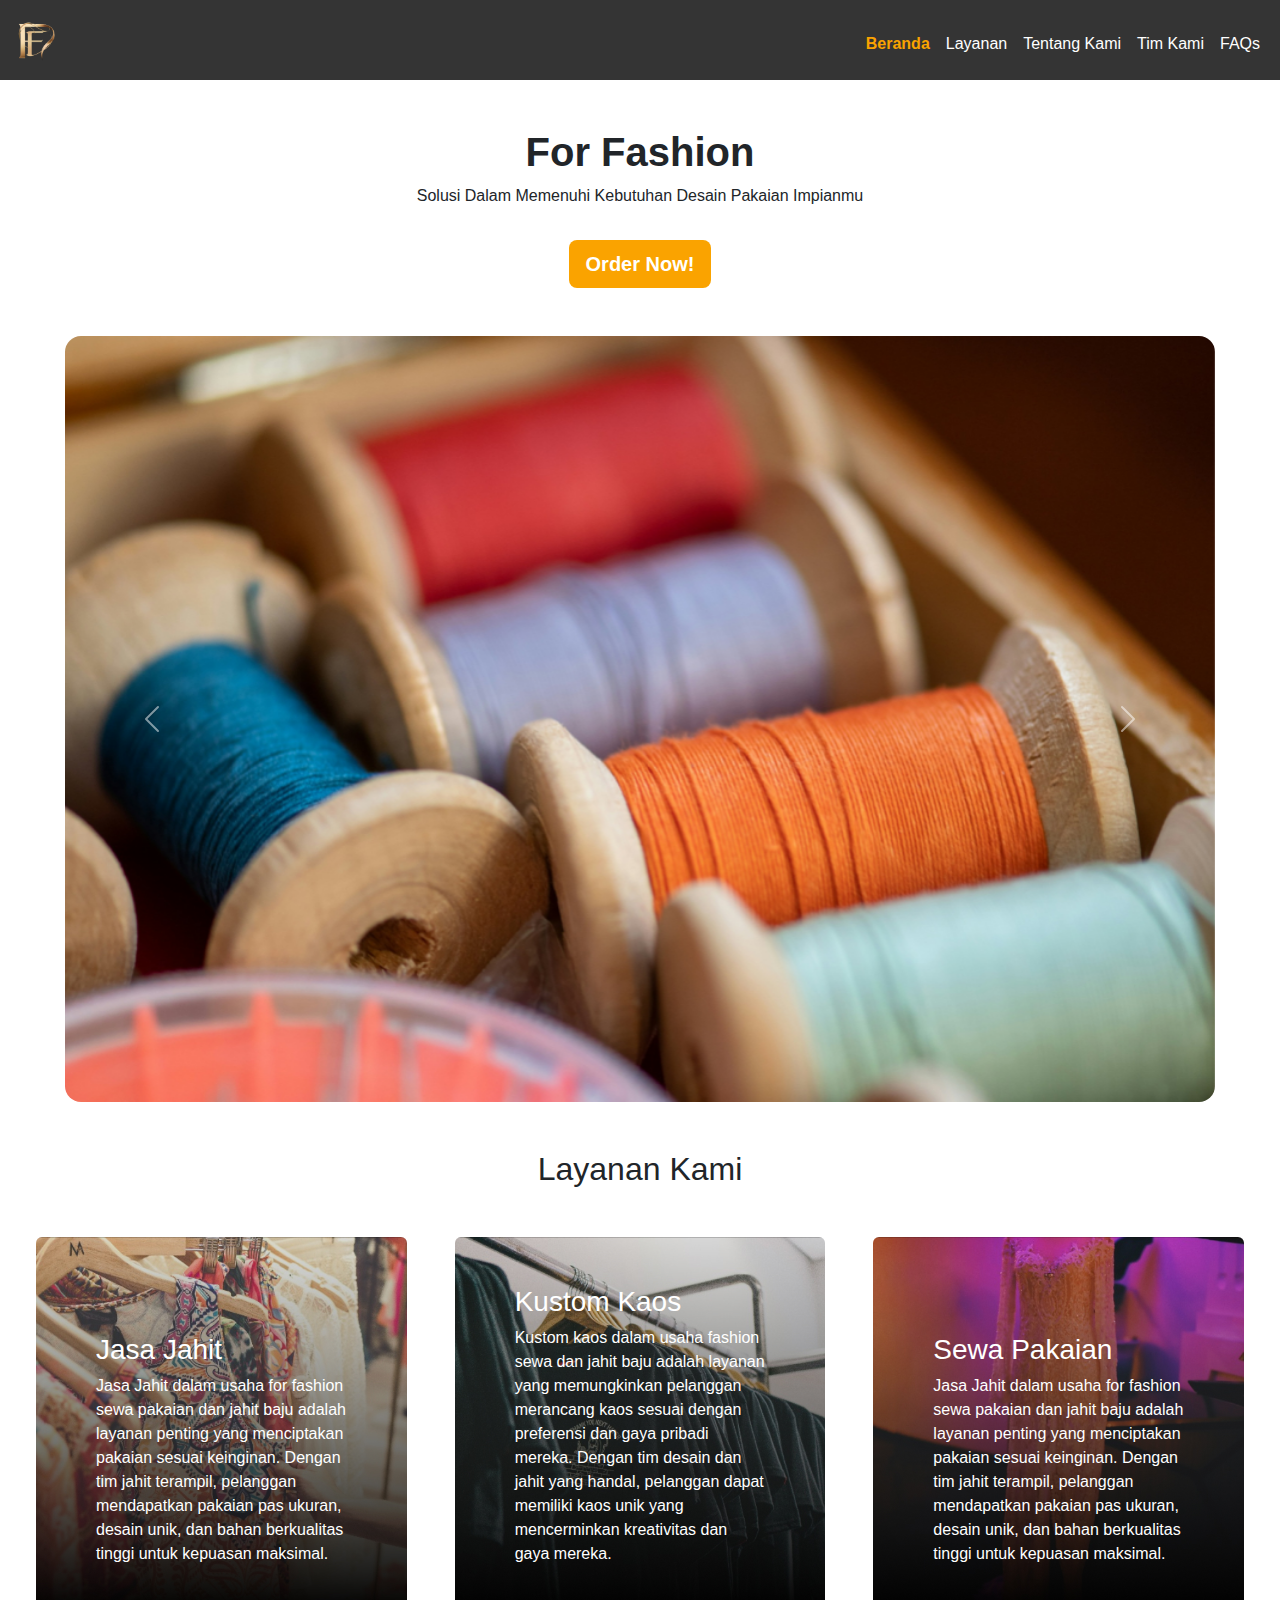
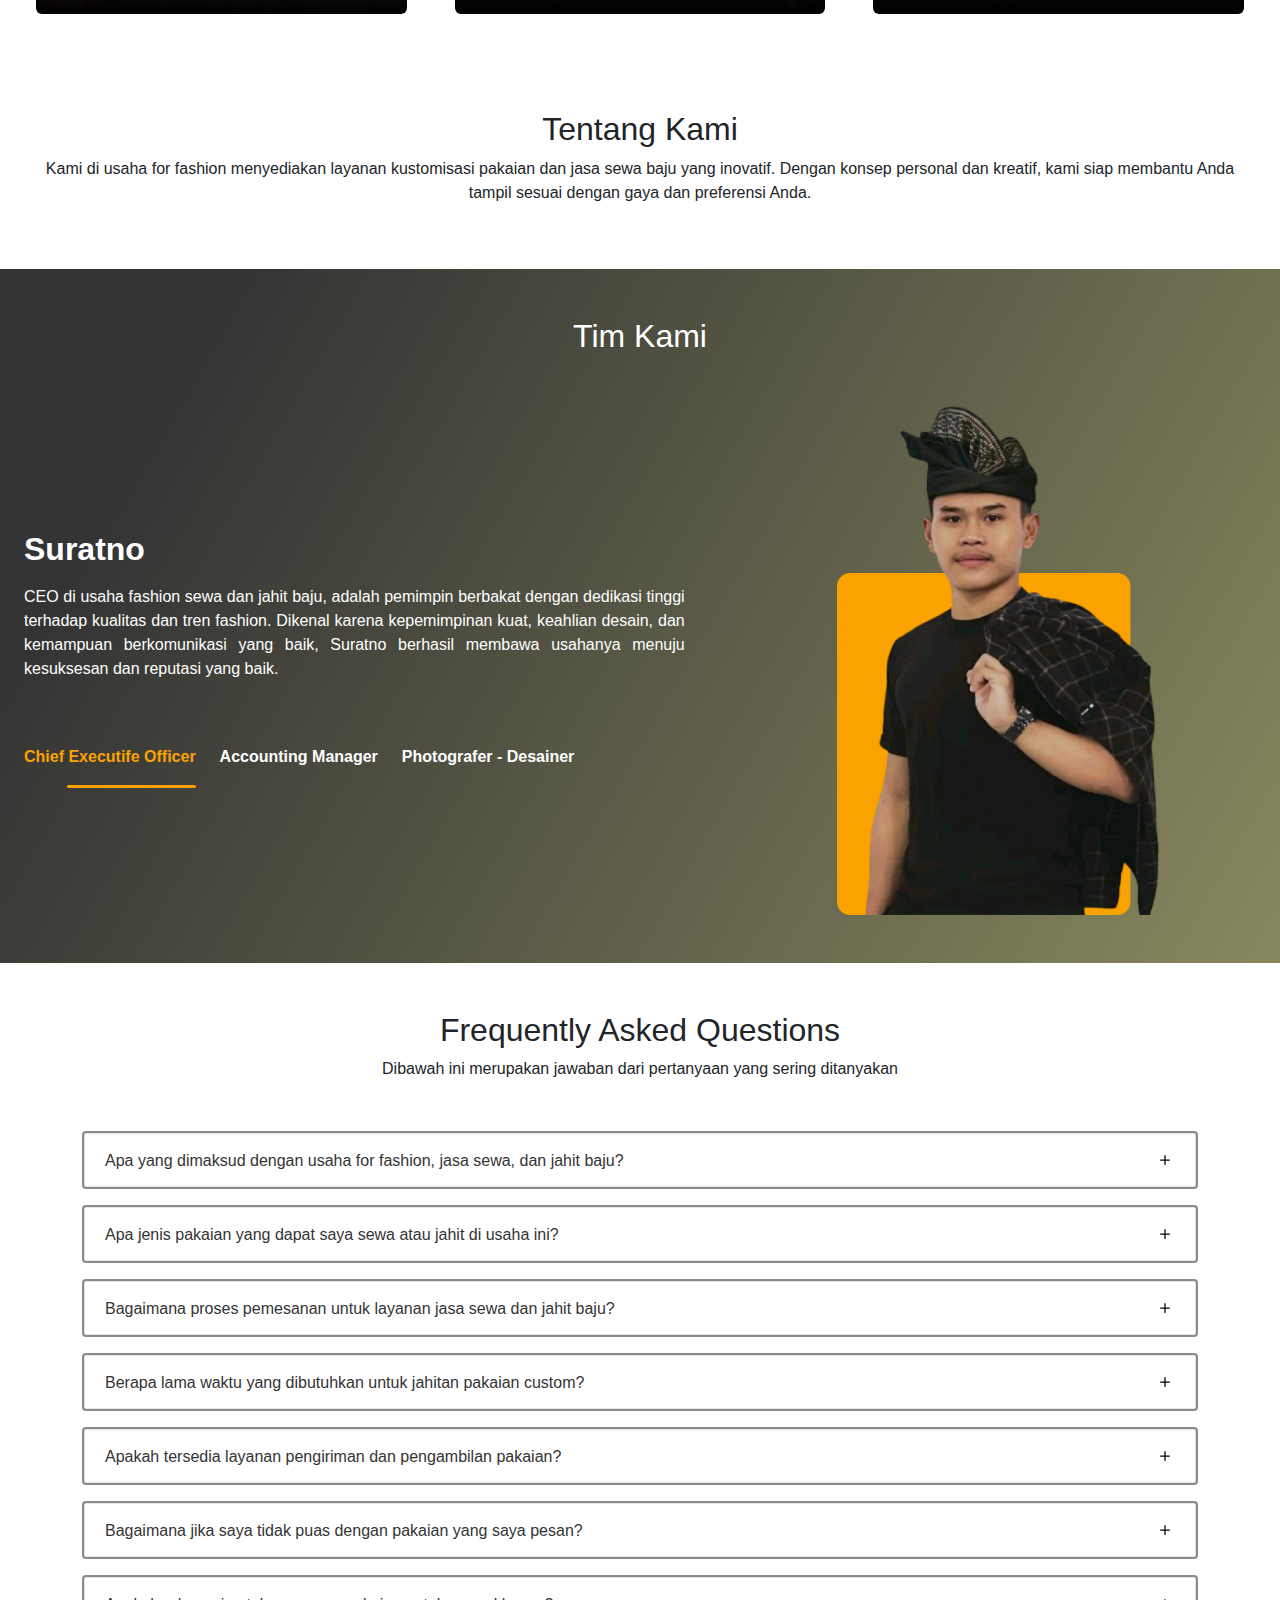
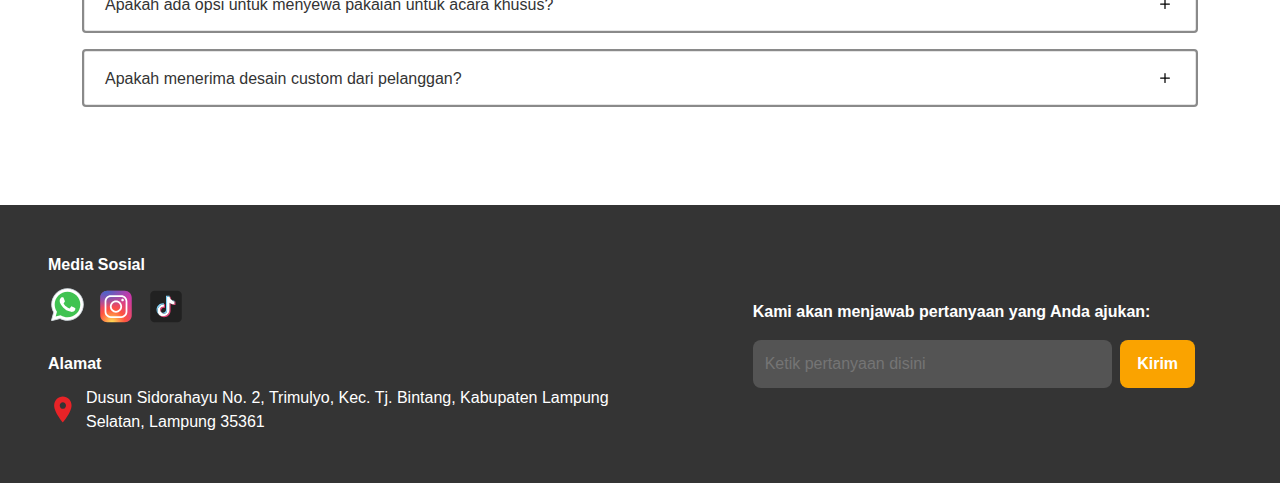
==== commit 9618dcd4: "update tentang kami" ====
--- a/page/landingPage/index.html
+++ b/page/landingPage/index.html
@@ -131,8 +131,8 @@
                 </a>
             </div>
         </section>
-        <section id="Tentang" class="container-fluid row justify-content-center">
-            <div class="col-11 text-center py-5">
+        <section id="Tentang" class="container-fluid row justify-content-center m-0">
+            <div class="col text-center py-5">
                 <h2 class="text-center">Tentang Kami</h2>
                 <p>Kami di usaha for fashion menyediakan layanan
                     kustomisasi pakaian dan jasa sewa baju yang inovatif. Dengan konsep personal dan kreatif, kami
